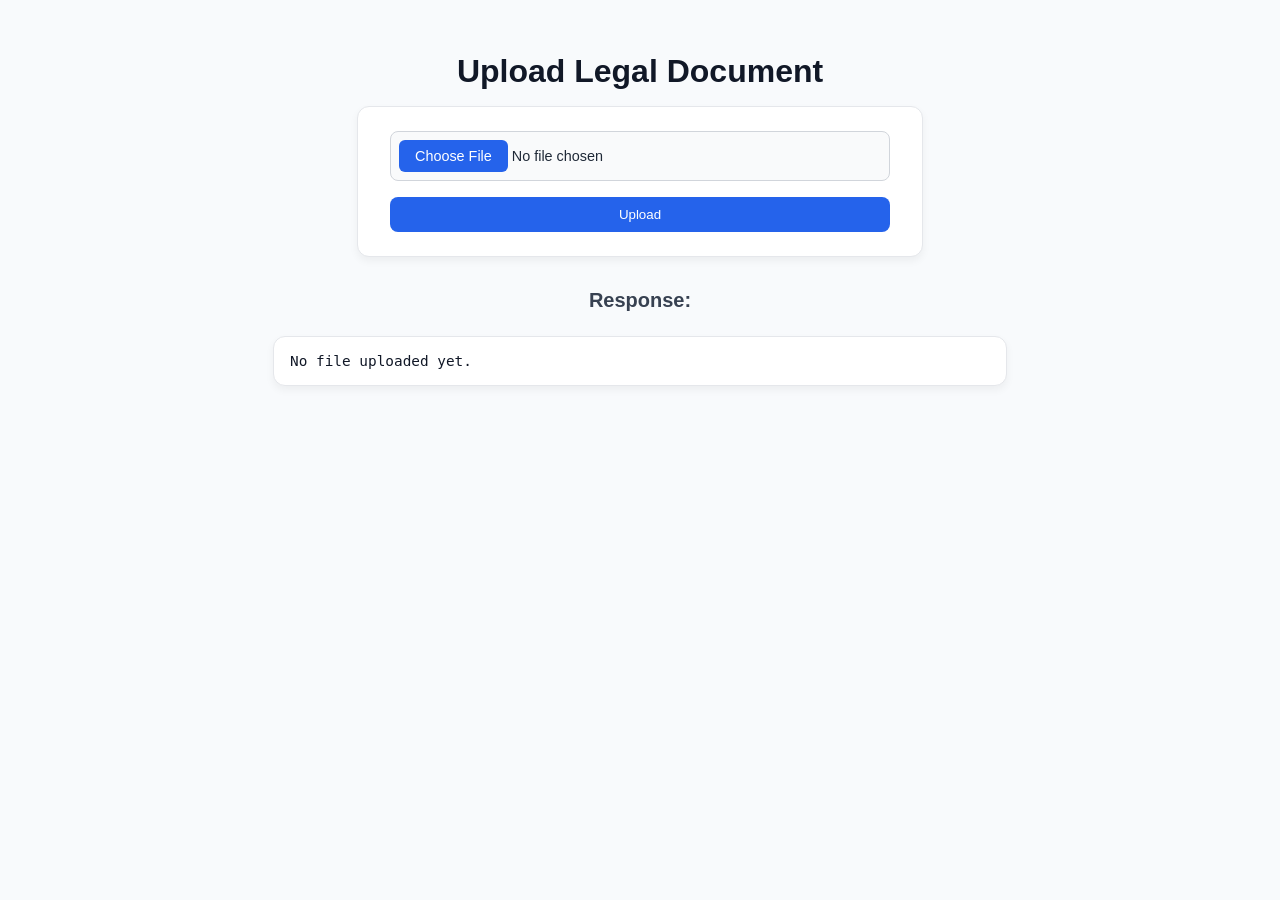
==== frontend/index.html @ 41993ef6 "reverted to legacy" ====
<!DOCTYPE html>
<html>
  <head>
    <meta charset="UTF-8">
    <title>Contract Analyzer</title>
    <link rel="stylesheet" href="style.css">
  </head>
  <body>
    <h1>Upload Legal Document</h1>

    <form id="uploadForm">
      <input type="file" id="fileInput" name="file" accept=".pdf,.docx,.txt" required>
      <button type="submit">Upload</button>
    </form>

    <h2>Response:</h2>
    <pre id="responseBox">No file uploaded yet.</pre>

    <script src="app.js"></script>
  </body>
</html>
---- frontend/style.css ----
/* Global styles */
body {
  font-family: "Inter", "Segoe UI", Roboto, sans-serif;
  background: #f8fafc;
  margin: 0;
  padding: 2rem;
  color: #1f2937;
  display: flex;
  flex-direction: column;
  align-items: center;
}

/* Headings */
h1 {
  font-size: 2rem;
  color: #111827;
  margin-bottom: 1rem;
}

h2 {
  font-size: 1.25rem;
  color: #374151;
  margin-top: 2rem;
  margin-bottom: 0.5rem;
}

/* Upload form */
form {
  background: #ffffff;
  border: 1px solid #e5e7eb;
  border-radius: 12px;
  padding: 1.5rem 2rem;
  box-shadow: 0 4px 8px rgba(0,0,0,0.05);
  display: flex;
  flex-direction: column;
  gap: 1rem;
  width: 100%;
  max-width: 500px;
}

/* File input */
input[type="file"] {
  border: 1px solid #d1d5db;
  border-radius: 8px;
  padding: 0.5rem;
  font-size: 0.9rem;
  background: #f9fafb;
  cursor: pointer;
}

input[type="file"]::-webkit-file-upload-button {
  background: #2563eb;
  color: white;
  border: none;
  padding: 0.5rem 1rem;
  border-radius: 6px;
  cursor: pointer;
  transition: background 0.2s;
}

input[type="file"]::-webkit-file-upload-button:hover {
  background: #1d4ed8;
}

/* Button */
button {
  background: #2563eb;
  color: white;
  font-weight: 500;
  border: none;
  border-radius: 8px;
  padding: 0.6rem 1rem;
  cursor: pointer;
  transition: background 0.2s, transform 0.1s;
}

button:hover {
  background: #1d4ed8;
  transform: translateY(-1px);
}

/* Response box */
#responseBox {
  background: #ffffff;
  border: 1px solid #e5e7eb;
  border-radius: 12px;
  padding: 1rem;
  margin-top: 1rem;
  text-align: left;
  white-space: pre-wrap;
  word-wrap: break-word;
  box-shadow: 0 4px 8px rgba(0,0,0,0.05);
  width: 100%;
  max-width: 700px;
  font-size: 0.9rem;
  color: #111827;
  overflow-x: auto;
}
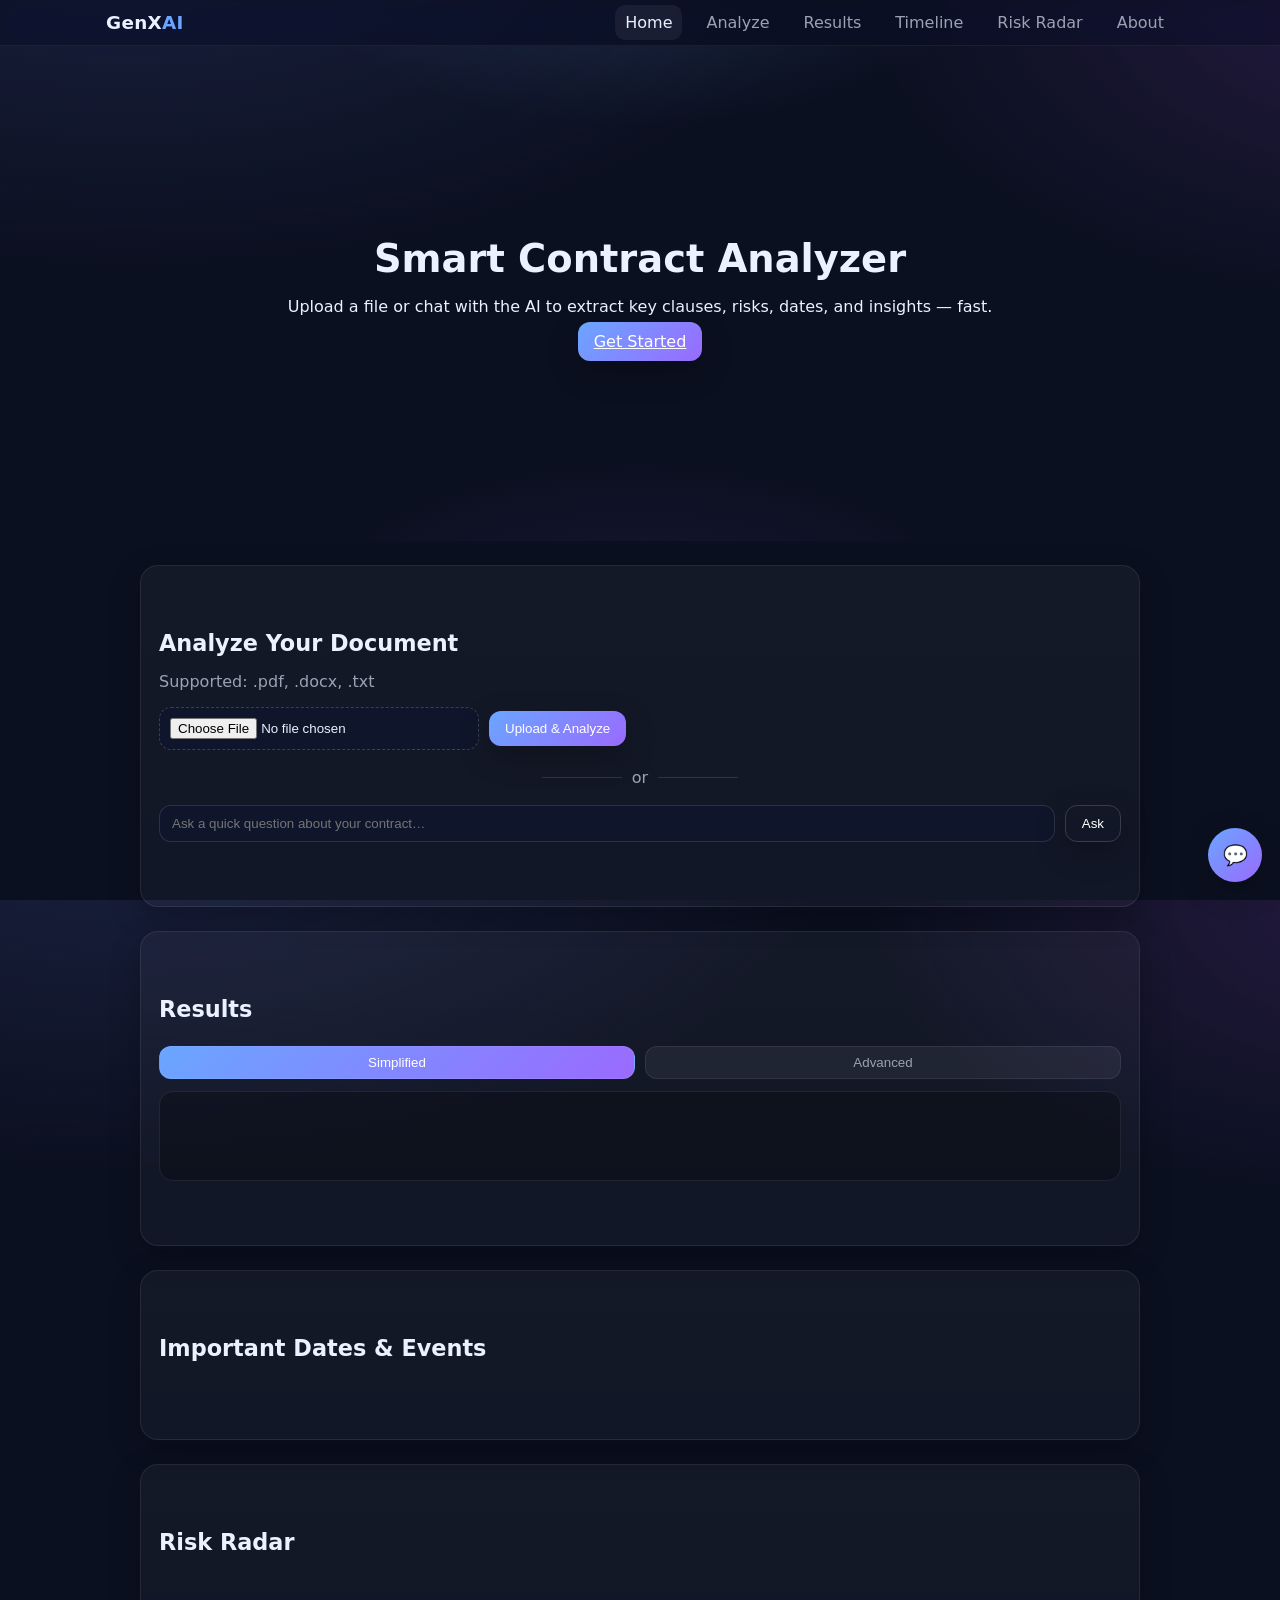
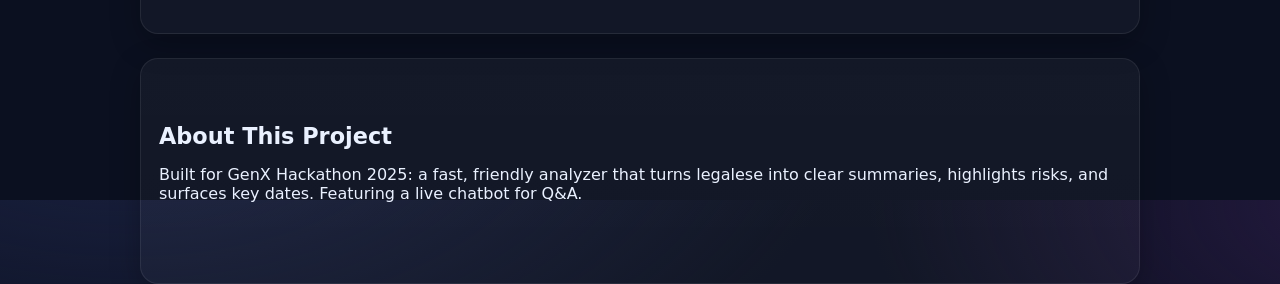
==== commit 708c5f59: "implemented UI v.1.0" ====
--- a/frontend/index.html
+++ b/frontend/index.html
@@ -1,21 +1,106 @@
 <!DOCTYPE html>
-<html>
-  <head>
-    <meta charset="UTF-8">
-    <title>Contract Analyzer</title>
-    <link rel="stylesheet" href="style.css">
-  </head>
-  <body>
-    <h1>Upload Legal Document</h1>
+<html lang="en">
+<head>
+  <meta charset="UTF-8" />
+  <meta name="viewport" content="width=device-width, initial-scale=1.0"/>
+  <title>GenX Hackathon — Smart Contract Analyzer</title>
+  <link rel="stylesheet" href="style.css"/>
+</head>
+<body>
+  <!-- NAV -->
+  <nav class="navbar" id="navbar">
+    <div class="nav-inner">
+      <a href="#home" class="brand">GenX<span>AI</span></a>
+      <button class="nav-toggle" id="navToggle" aria-label="Toggle navigation">☰</button>
+      <ul class="nav-links" id="navLinks">
+        <li><a href="#home" class="nav-link active">Home</a></li>
+        <li><a href="#analyze" class="nav-link">Analyze</a></li>
+        <li><a href="#results" class="nav-link">Results</a></li>
+        <li><a href="#timeline" class="nav-link">Timeline</a></li>
+        <li><a href="#risks" class="nav-link">Risk Radar</a></li>
+        <li><a href="#about" class="nav-link">About</a></li>
+      </ul>
+    </div>
+  </nav>
 
-    <form id="uploadForm">
-      <input type="file" id="fileInput" name="file" accept=".pdf,.docx,.txt" required>
-      <button type="submit">Upload</button>
+  <!-- HOME -->
+  <header id="home" class="hero section">
+    <div class="hero-content">
+      <h1>Smart Contract Analyzer</h1>
+      <p>Upload a file or chat with the AI to extract key clauses, risks, dates, and insights — fast.</p>
+      <a href="#analyze" class="btn primary">Get Started</a>
+    </div>
+  </header>
+
+  <!-- ANALYZE -->
+  <section id="analyze" class="section card">
+    <h2>Analyze Your Document</h2>
+    <p class="muted">Supported: .pdf, .docx, .txt</p>
+    <div class="upload-row">
+      <input type="file" id="fileInput" accept=".pdf,.docx,.txt" />
+      <button id="uploadBtn" class="btn">Upload & Analyze</button>
+    </div>
+    <div id="uploadStatus" class="status"></div>
+
+    <div class="or-divider"><span>or</span></div>
+
+    <div class="ask-row">
+      <input type="text" id="quickQuestion" placeholder="Ask a quick question about your contract…" />
+      <button id="askBtn" class="btn ghost">Ask</button>
+    </div>
+  </section>
+
+  <!-- RESULTS -->
+  <section id="results" class="section card">
+    <div class="flex-header">
+      <h2>Results</h2>
+      <div class="pill" id="fileBadge" hidden>no file</div>
+    </div>
+    <div class="tabs">
+      <button class="tab-btn active" data-tab="simple">Simplified</button>
+      <button class="tab-btn" data-tab="advanced">Advanced</button>
+    </div>
+    <div id="simple" class="tab-content active"></div>
+    <div id="advanced" class="tab-content"></div>
+  </section>
+
+  <!-- TIMELINE -->
+  <section id="timeline" class="section card">
+    <h2>Important Dates & Events</h2>
+    <ul id="timelineList" class="timeline"></ul>
+  </section>
+
+  <!-- RISK RADAR -->
+  <section id="risks" class="section card">
+    <h2>Risk Radar</h2>
+    <ul id="riskList" class="risk-grid"></ul>
+  </section>
+
+  <!-- ABOUT -->
+  <section id="about" class="section card">
+    <h2>About This Project</h2>
+    <p>
+      Built for GenX Hackathon 2025: a fast, friendly analyzer that turns legalese into
+      clear summaries, highlights risks, and surfaces key dates. Featuring a live chatbot for Q&A.
+    </p>
+  </section>
+
+  <!-- CHATBOT -->
+  <button id="chatToggle" class="chat-toggle" aria-label="Open chat">💬</button>
+  <aside id="chatPanel" class="chat-panel" aria-live="polite" aria-modal="true">
+    <div class="chat-header">
+      <h3>Assistant</h3>
+      <button id="chatClose" class="icon-btn" aria-label="Close chat">✕</button>
+    </div>
+    <div id="chatMessages" class="chat-messages">
+      <div class="msg bot">Hi! Upload a file or ask me anything about your contract.</div>
+    </div>
+    <form id="chatForm" class="chat-input" autocomplete="off">
+      <input id="chatText" type="text" placeholder="Type your message…" required />
+      <button class="btn primary" id="chatSend" type="submit">Send</button>
     </form>
+  </aside>
 
-    <h2>Response:</h2>
-    <pre id="responseBox">No file uploaded yet.</pre>
-
-    <script src="app.js"></script>
-  </body>
+  <script src="app.js"></script>
+</body>
 </html>
--- a/frontend/style.css
+++ b/frontend/style.css
@@ -1,98 +1,183 @@
-/* Global styles */
-body {
-  font-family: "Inter", "Segoe UI", Roboto, sans-serif;
-  background: #f8fafc;
-  margin: 0;
-  padding: 2rem;
-  color: #1f2937;
-  display: flex;
-  flex-direction: column;
-  align-items: center;
+:root{
+  --bg:#0b1020;
+  --card:#0f152b;
+  --muted:#9aa3b2;
+  --text:#eaf1ff;
+  --brand:#6aa6ff;
+  --brand-2:#9a6aff;
+  --ok:#32d296;
+  --warn:#ffd166;
+  --danger:#ff6b6b;
+  --shadow:0 10px 30px rgba(0,0,0,.25);
 }
 
-/* Headings */
-h1 {
-  font-size: 2rem;
-  color: #111827;
-  margin-bottom: 1rem;
+/* Reset-ish */
+*{box-sizing:border-box}
+html,body{height:100%}
+body{
+  margin:0;
+  font-family: ui-sans-serif, system-ui, -apple-system, Segoe UI, Roboto, Inter, Arial, sans-serif;
+  color:var(--text);
+  background: radial-gradient(1200px 600px at 10% -10%, #1a2140 0%, transparent 60%),
+              radial-gradient(900px 500px at 110% 0%, #251a40 0%, transparent 60%),
+              var(--bg);
 }
 
-h2 {
-  font-size: 1.25rem;
-  color: #374151;
-  margin-top: 2rem;
-  margin-bottom: 0.5rem;
+/* Navbar */
+.navbar{
+  position:sticky; top:0; z-index:50;
+  backdrop-filter:saturate(160%) blur(10px);
+  background:rgba(12,16,34,.6);
+  border-bottom:1px solid rgba(255,255,255,.06);
+}
+.nav-inner{
+  max-width:1100px; margin:auto; padding:12px 16px;
+  display:flex; align-items:center; justify-content:space-between;
+}
+.brand{
+  color:var(--text); font-weight:800; text-decoration:none; letter-spacing:.3px; font-size:1.15rem;
+}
+.brand span{ color:var(--brand) }
+.nav-links{
+  list-style:none; display:flex; gap:14px; margin:0; padding:0;
+}
+.nav-link{
+  color:var(--muted); text-decoration:none; padding:8px 10px; border-radius:10px;
+}
+.nav-link:hover,.nav-link.active{ color:var(--text); background:rgba(255,255,255,.06) }
+.nav-toggle{ display:none; background:transparent; color:var(--text); font-size:1.25rem; border:none }
+
+/* Hero */
+.section{ padding:64px 18px }
+.hero{
+  display:grid; place-items:center; text-align:center;
+  min-height:55vh; position:relative; overflow:hidden;
+}
+.hero::after{
+  content:""; position:absolute; inset:-20%;
+  background: radial-gradient(600px 300px at 50% 0%, rgba(106,166,255,.15), transparent 60%),
+              radial-gradient(600px 300px at 50% 100%, rgba(154,106,255,.1), transparent 60%);
+  pointer-events:none;
+}
+.hero .hero-content{ max-width:900px }
+h1{ font-size:clamp(1.8rem, 3vw, 3rem); margin:0 0 12px }
+h2{ font-size:1.4rem; margin:0 0 14px }
+.muted{ color:var(--muted) }
+.center{ text-align:center }
+
+.btn{
+  background:linear-gradient(135deg, var(--brand), var(--brand-2));
+  color:#fff; border:none; padding:10px 16px; border-radius:12px; cursor:pointer;
+  box-shadow:var(--shadow); transition:transform .08s ease;
+}
+.btn:hover{ transform:translateY(-1px) }
+.btn.ghost{
+  background:transparent; border:1px solid rgba(255,255,255,.16);
 }
 
-/* Upload form */
-form {
-  background: #ffffff;
-  border: 1px solid #e5e7eb;
-  border-radius: 12px;
-  padding: 1.5rem 2rem;
-  box-shadow: 0 4px 8px rgba(0,0,0,0.05);
-  display: flex;
-  flex-direction: column;
-  gap: 1rem;
-  width: 100%;
-  max-width: 500px;
+.card{
+  max-width:1000px; margin:24px auto;
+  background:linear-gradient(180deg, rgba(255,255,255,.04), rgba(255,255,255,.03));
+  border:1px solid rgba(255,255,255,.08);
+  border-radius:18px; box-shadow:var(--shadow);
 }
 
-/* File input */
-input[type="file"] {
-  border: 1px solid #d1d5db;
-  border-radius: 8px;
-  padding: 0.5rem;
-  font-size: 0.9rem;
-  background: #f9fafb;
-  cursor: pointer;
+/* Analyze */
+.upload-row{ display:flex; gap:10px; flex-wrap:wrap; align-items:center }
+.upload-row input[type="file"]{
+  background:var(--card); color:var(--text); border:1px dashed rgba(255,255,255,.18);
+  padding:10px; border-radius:12px; width:320px; max-width:100%;
+}
+.status{ margin-top:10px; color:var(--muted) }
+.or-divider{ display:flex; align-items:center; justify-content:center; gap:10px; margin:18px 0; color:var(--muted) }
+.or-divider::before,.or-divider::after{
+  content:""; height:1px; width:80px; background:rgba(255,255,255,.12);
+}
+.ask-row{ display:flex; gap:10px; flex-wrap:wrap }
+.ask-row input{
+  flex:1; min-width:260px; background:var(--card); color:var(--text);
+  border:1px solid rgba(255,255,255,.12); border-radius:12px; padding:10px 12px;
 }
 
-input[type="file"]::-webkit-file-upload-button {
-  background: #2563eb;
-  color: white;
-  border: none;
-  padding: 0.5rem 1rem;
-  border-radius: 6px;
-  cursor: pointer;
-  transition: background 0.2s;
+/* Results */
+.flex-header{ display:flex; align-items:center; justify-content:space-between; gap:10px }
+.pill{
+  padding:6px 10px; border-radius:999px; background:rgba(255,255,255,.08);
+  color:var(--muted); font-size:.9rem;
+}
+.tabs{ display:flex; gap:10px; margin:10px 0 12px }
+.tab-btn{
+  flex:1; background:rgba(255,255,255,.06); border:1px solid rgba(255,255,255,.08);
+  color:var(--muted); padding:8px 10px; border-radius:12px; cursor:pointer;
+}
+.tab-btn.active{ background:linear-gradient(135deg, var(--brand), var(--brand-2)); color:#fff }
+.tab-content{
+  display:none; background:rgba(0,0,0,.25); border:1px solid rgba(255,255,255,.08);
+  border-radius:14px; padding:14px; min-height:90px; white-space:pre-wrap; line-height:1.5;
+}
+.tab-content.active{ display:block }
+
+/* Timeline */
+.timeline{ list-style:none; padding:0; margin:0; display:grid; gap:10px }
+.timeline li{
+  background:rgba(255,255,255,.04); border-left:4px solid var(--brand);
+  padding:10px 12px; border-radius:10px; color:var(--text);
 }
 
-input[type="file"]::-webkit-file-upload-button:hover {
-  background: #1d4ed8;
+/* Risks */
+.risk-grid{ list-style:none; padding:0; margin:0; display:grid; gap:12px;
+  grid-template-columns:repeat(auto-fit,minmax(200px,1fr)); }
+.risk-grid li{
+  background:rgba(255,255,255,.04); border-left:4px solid var(--danger);
+  padding:12px; border-radius:12px;
 }
 
-/* Button */
-button {
-  background: #2563eb;
-  color: white;
-  font-weight: 500;
-  border: none;
-  border-radius: 8px;
-  padding: 0.6rem 1rem;
-  cursor: pointer;
-  transition: background 0.2s, transform 0.1s;
+/* Footer */
+footer{ opacity:.8 }
+
+/* Chatbot */
+.chat-toggle{
+  position:fixed; right:18px; bottom:18px; z-index:60;
+  width:54px; height:54px; border-radius:999px; border:none; cursor:pointer;
+  box-shadow:var(--shadow);
+  background:linear-gradient(135deg, var(--brand), var(--brand-2)); color:#fff; font-size:20px;
+}
+.chat-panel{
+  position:fixed; right:18px; bottom:84px; width:360px; max-width:92vw;
+  height:520px; background:rgba(13,18,40,.98);
+  border:1px solid rgba(255,255,255,.08); border-radius:16px; box-shadow:var(--shadow);
+  display:none; flex-direction:column; overflow:hidden; z-index:70;
+}
+.chat-panel.open{ display:flex; animation:pop .12s ease-out }
+@keyframes pop{ from{transform:translateY(8px); opacity:.6} to{transform:none; opacity:1} }
+.chat-header{
+  display:flex; align-items:center; justify-content:space-between; padding:10px 12px;
+  border-bottom:1px solid rgba(255,255,255,.08);
+}
+.icon-btn{ background:transparent; border:none; color:var(--text); font-size:18px; cursor:pointer }
+.chat-messages{
+  padding:12px; overflow:auto; display:flex; flex-direction:column; gap:10px; flex:1;
+}
+.msg{
+  padding:10px 12px; border-radius:12px; max-width:82%;
+  box-shadow:0 4px 14px rgba(0,0,0,.18); white-space:pre-wrap; line-height:1.45;
+}
+.msg.user{ margin-left:auto; background:linear-gradient(135deg, #3a7bd5, #3a6073); color:#fff }
+.msg.bot{ background:rgba(255,255,255,.06); border:1px solid rgba(255,255,255,.06) }
+.msg.thinking{ opacity:.75; font-style:italic }
+.chat-input{ display:flex; gap:8px; padding:10px; border-top:1px solid rgba(255,255,255,.08) }
+.chat-input input{
+  flex:1; background:var(--card); color:var(--text); border:1px solid rgba(255,255,255,.12);
+  border-radius:12px; padding:10px 12px;
 }
 
-button:hover {
-  background: #1d4ed8;
-  transform: translateY(-1px);
-}
-
-/* Response box */
-#responseBox {
-  background: #ffffff;
-  border: 1px solid #e5e7eb;
-  border-radius: 12px;
-  padding: 1rem;
-  margin-top: 1rem;
-  text-align: left;
-  white-space: pre-wrap;
-  word-wrap: break-word;
-  box-shadow: 0 4px 8px rgba(0,0,0,0.05);
-  width: 100%;
-  max-width: 700px;
-  font-size: 0.9rem;
-  color: #111827;
-  overflow-x: auto;
+/* Responsive nav */
+@media (max-width: 860px){
+  .nav-toggle{ display:block }
+  .nav-links{
+    position:absolute; right:12px; top:58px; background:rgba(12,16,34,.95);
+    border:1px solid rgba(255,255,255,.08); border-radius:14px; padding:10px; flex-direction:column;
+    display:none; min-width:200px;
+  }
+  .nav-links.open{ display:flex }
 }
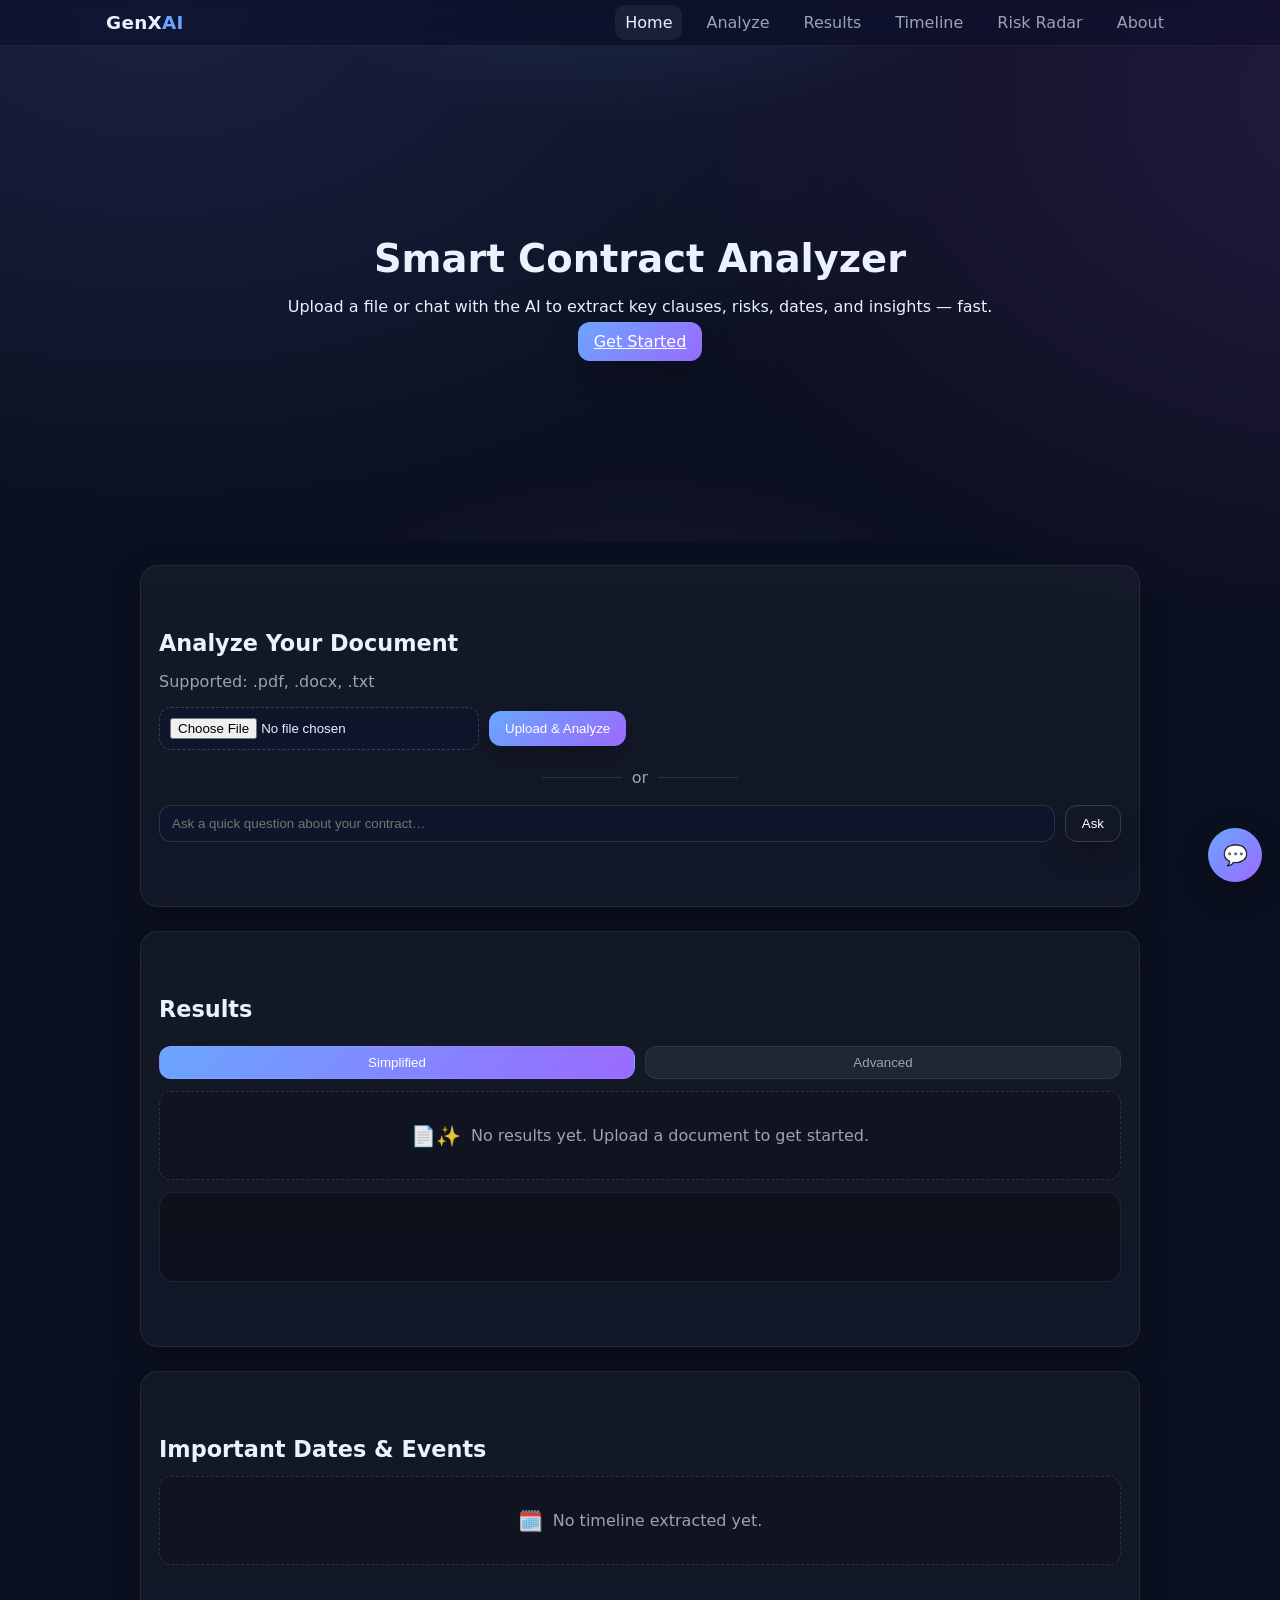
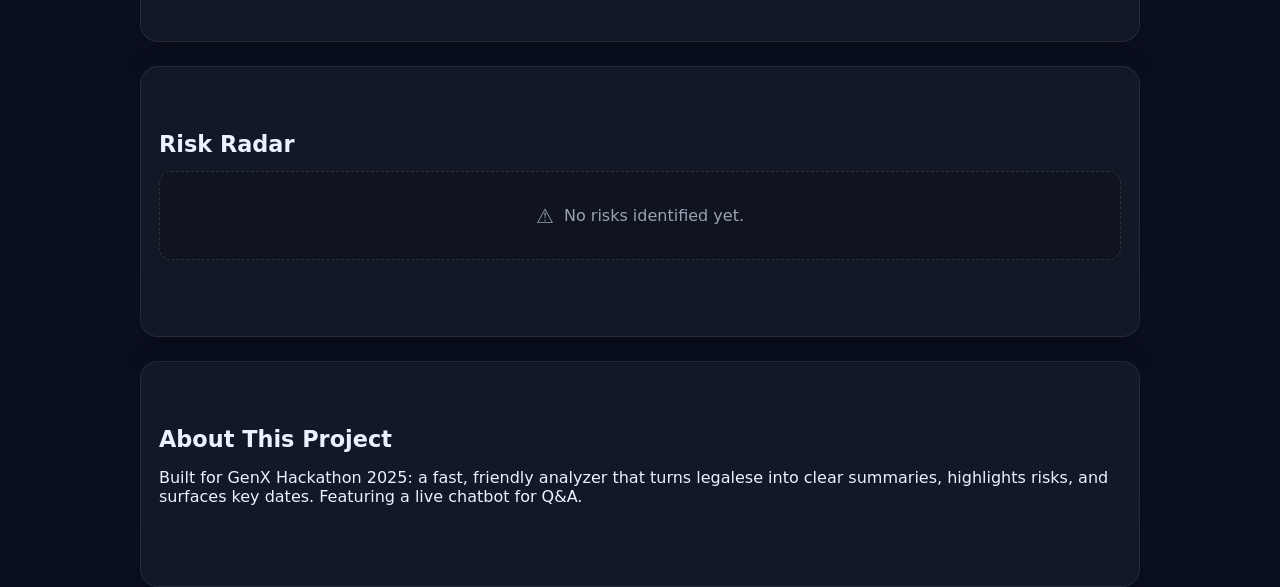
==== commit 3f9e5447: "Improved UI" ====
--- a/frontend/index.html
+++ b/frontend/index.html
@@ -7,13 +7,14 @@
   <link rel="stylesheet" href="style.css"/>
 </head>
 <body>
+  <a class="skip-link" href="#analyze">Skip to content</a>
   <!-- NAV -->
-  <nav class="navbar" id="navbar">
+  <nav class="navbar" id="navbar" role="navigation" aria-label="Primary">
     <div class="nav-inner">
       <a href="#home" class="brand">GenX<span>AI</span></a>
-      <button class="nav-toggle" id="navToggle" aria-label="Toggle navigation">☰</button>
+      <button class="nav-toggle" id="navToggle" aria-expanded="false" aria-controls="navLinks" aria-label="Toggle navigation">☰</button>
       <ul class="nav-links" id="navLinks">
-        <li><a href="#home" class="nav-link active">Home</a></li>
+        <li><a href="#home" class="nav-link active" aria-current="page">Home</a></li>
         <li><a href="#analyze" class="nav-link">Analyze</a></li>
         <li><a href="#results" class="nav-link">Results</a></li>
         <li><a href="#timeline" class="nav-link">Timeline</a></li>
@@ -23,81 +24,105 @@
     </div>
   </nav>
 
-  <!-- HOME -->
-  <header id="home" class="hero section">
-    <div class="hero-content">
-      <h1>Smart Contract Analyzer</h1>
-      <p>Upload a file or chat with the AI to extract key clauses, risks, dates, and insights — fast.</p>
-      <a href="#analyze" class="btn primary">Get Started</a>
-    </div>
-  </header>
+  <main id="main" tabindex="-1">
+    <!-- HOME -->
+    <header id="home" class="hero section">
+      <div class="hero-content">
+        <h1>Smart Contract Analyzer</h1>
+        <p>Upload a file or chat with the AI to extract key clauses, risks, dates, and insights — fast.</p>
+        <a href="#analyze" class="btn primary"><span class="btn-label">Get Started</span></a>
+      </div>
+    </header>
 
-  <!-- ANALYZE -->
-  <section id="analyze" class="section card">
-    <h2>Analyze Your Document</h2>
-    <p class="muted">Supported: .pdf, .docx, .txt</p>
-    <div class="upload-row">
-      <input type="file" id="fileInput" accept=".pdf,.docx,.txt" />
-      <button id="uploadBtn" class="btn">Upload & Analyze</button>
-    </div>
-    <div id="uploadStatus" class="status"></div>
+    <!-- ANALYZE -->
+    <section id="analyze" class="section card" aria-labelledby="analyze-title">
+      <h2 id="analyze-title">Analyze Your Document</h2>
+      <p class="muted">Supported: .pdf, .docx, .txt</p>
+      <div class="upload-row">
+        <label for="fileInput" class="visually-hidden">Choose a document to analyze</label>
+        <input type="file" id="fileInput" accept=".pdf,.docx,.txt" />
+        <button id="uploadBtn" class="btn" aria-live="polite" aria-busy="false">
+          <span class="spinner" aria-hidden="true"></span>
+          <span class="btn-label">Upload & Analyze</span>
+        </button>
+      </div>
+      <div id="uploadStatus" class="status" role="status" aria-live="polite"></div>
 
-    <div class="or-divider"><span>or</span></div>
+      <div class="or-divider" aria-hidden="true"><span>or</span></div>
 
-    <div class="ask-row">
-      <input type="text" id="quickQuestion" placeholder="Ask a quick question about your contract…" />
-      <button id="askBtn" class="btn ghost">Ask</button>
-    </div>
-  </section>
+      <div class="ask-row">
+        <label for="quickQuestion" class="visually-hidden">Quick question</label>
+        <input type="text" id="quickQuestion" placeholder="Ask a quick question about your contract…" />
+        <button id="askBtn" class="btn ghost"><span class="btn-label">Ask</span></button>
+      </div>
+    </section>
 
-  <!-- RESULTS -->
-  <section id="results" class="section card">
-    <div class="flex-header">
-      <h2>Results</h2>
-      <div class="pill" id="fileBadge" hidden>no file</div>
-    </div>
-    <div class="tabs">
-      <button class="tab-btn active" data-tab="simple">Simplified</button>
-      <button class="tab-btn" data-tab="advanced">Advanced</button>
-    </div>
-    <div id="simple" class="tab-content active"></div>
-    <div id="advanced" class="tab-content"></div>
-  </section>
+    <!-- RESULTS -->
+    <section id="results" class="section card" aria-labelledby="results-title">
+      <div class="flex-header">
+        <h2 id="results-title">Results</h2>
+        <div class="pill" id="fileBadge" hidden>no file</div>
+      </div>
+      <div class="tabs" role="tablist" aria-label="Result views">
+        <button class="tab-btn active" data-tab="simple" role="tab" aria-selected="true" aria-controls="simple">Simplified</button>
+        <button class="tab-btn" data-tab="advanced" role="tab" aria-selected="false" aria-controls="advanced">Advanced</button>
+      </div>
+      <div id="resultsEmpty" class="empty-state" role="status">
+        <div class="empty-icon" aria-hidden="true">📄✨</div>
+        <p>No results yet. Upload a document to get started.</p>
+      </div>
+      <div id="simple" class="tab-content active" role="tabpanel" tabindex="0"></div>
+      <div id="advanced" class="tab-content" role="tabpanel" tabindex="0"></div>
+    </section>
 
-  <!-- TIMELINE -->
-  <section id="timeline" class="section card">
-    <h2>Important Dates & Events</h2>
-    <ul id="timelineList" class="timeline"></ul>
-  </section>
+    <!-- TIMELINE -->
+    <section id="timeline" class="section card" aria-labelledby="timeline-title">
+      <h2 id="timeline-title">Important Dates & Events</h2>
+      <div id="timelineEmpty" class="empty-state" role="status">
+        <div class="empty-icon" aria-hidden="true">🗓️</div>
+        <p>No timeline extracted yet.</p>
+      </div>
+      <ul id="timelineList" class="timeline" aria-live="polite"></ul>
+    </section>
 
-  <!-- RISK RADAR -->
-  <section id="risks" class="section card">
-    <h2>Risk Radar</h2>
-    <ul id="riskList" class="risk-grid"></ul>
-  </section>
+    <!-- RISK RADAR -->
+    <section id="risks" class="section card" aria-labelledby="risks-title">
+      <h2 id="risks-title">Risk Radar</h2>
+      <div id="risksEmpty" class="empty-state" role="status">
+        <div class="empty-icon" aria-hidden="true">⚠️</div>
+        <p>No risks identified yet.</p>
+      </div>
+      <ul id="riskList" class="risk-grid" aria-live="polite"></ul>
+    </section>
 
-  <!-- ABOUT -->
-  <section id="about" class="section card">
-    <h2>About This Project</h2>
-    <p>
-      Built for GenX Hackathon 2025: a fast, friendly analyzer that turns legalese into
-      clear summaries, highlights risks, and surfaces key dates. Featuring a live chatbot for Q&A.
-    </p>
-  </section>
+    <!-- ABOUT -->
+    <section id="about" class="section card" aria-labelledby="about-title">
+      <h2 id="about-title">About This Project</h2>
+      <p>
+        Built for GenX Hackathon 2025: a fast, friendly analyzer that turns legalese into
+        clear summaries, highlights risks, and surfaces key dates. Featuring a live chatbot for Q&A.
+      </p>
+    </section>
+  </main>
 
   <!-- CHATBOT -->
-  <button id="chatToggle" class="chat-toggle" aria-label="Open chat">💬</button>
-  <aside id="chatPanel" class="chat-panel" aria-live="polite" aria-modal="true">
+  <button id="chatToggle" class="chat-toggle" aria-label="Open chat" aria-haspopup="dialog">💬</button>
+  <aside id="chatPanel" class="chat-panel" role="dialog" aria-modal="true" aria-labelledby="chatTitle" aria-describedby="chatDesc" aria-live="polite">
     <div class="chat-header">
-      <h3>Assistant</h3>
+      <h3 id="chatTitle">Assistant</h3>
       <button id="chatClose" class="icon-btn" aria-label="Close chat">✕</button>
     </div>
+    <p id="chatDesc" class="visually-hidden">Chat with the assistant about your contract. Press Escape to close.</p>
     <div id="chatMessages" class="chat-messages">
       <div class="msg bot">Hi! Upload a file or ask me anything about your contract.</div>
     </div>
     <form id="chatForm" class="chat-input" autocomplete="off">
+      <label for="chatText" class="visually-hidden">Type your message</label>
       <input id="chatText" type="text" placeholder="Type your message…" required />
-      <button class="btn primary" id="chatSend" type="submit">Send</button>
+      <button class="btn primary" id="chatSend" type="submit">
+        <span class="spinner" aria-hidden="true"></span>
+        <span class="btn-label">Send</span>
+      </button>
     </form>
   </aside>
 
--- a/frontend/style.css
+++ b/frontend/style.css
@@ -9,6 +9,7 @@
   --warn:#ffd166;
   --danger:#ff6b6b;
   --shadow:0 10px 30px rgba(0,0,0,.25);
+  --focus:#b2d4ff;
 }
 
 /* Reset-ish */
@@ -18,10 +19,20 @@
   margin:0;
   font-family: ui-sans-serif, system-ui, -apple-system, Segoe UI, Roboto, Inter, Arial, sans-serif;
   color:var(--text);
-  background: radial-gradient(1200px 600px at 10% -10%, #1a2140 0%, transparent 60%),
-              radial-gradient(900px 500px at 110% 0%, #251a40 0%, transparent 60%),
-              var(--bg);
-}
+  background:
+    radial-gradient(1400px 900px at 10% 0%, #1a2140 0%, transparent 60%),
+    radial-gradient(1400px 900px at 90% 10%, #251a40 0%, transparent 60%),
+    var(--bg);
+  background-repeat: no-repeat, no-repeat, no-repeat;
+  background-attachment: fixed, fixed, fixed;
+  background-size: 1600px 1000px, 1600px 1000px, auto;
+}
+
+/* Accessibility helpers */
+.visually-hidden{ position:absolute !important; width:1px; height:1px; padding:0; margin:-1px; overflow:hidden; clip:rect(0,0,0,0); white-space:nowrap; border:0 }
+.skip-link{ position:absolute; left:-9999px; top:auto; width:1px; height:1px; overflow:hidden }
+.skip-link:focus{ left:16px; top:12px; width:auto; height:auto; padding:8px 10px; background:#000; color:#fff; border-radius:8px }
+*:focus-visible{ outline:2px solid var(--focus); outline-offset:2px; border-radius:8px }
 
 /* Navbar */
 .navbar{
@@ -74,6 +85,11 @@
 .btn.ghost{
   background:transparent; border:1px solid rgba(255,255,255,.16);
 }
+.btn[disabled]{ opacity:.6; cursor:not-allowed }
+.btn .spinner{ display:none; width:14px; height:14px; border:2px solid rgba(255,255,255,.5); border-top-color:#fff; border-radius:50%; margin-right:8px; animation:spin 1s linear infinite }
+.btn.loading .spinner{ display:inline-block }
+.btn.loading .btn-label{ opacity:.9 }
+@keyframes spin{ to{ transform:rotate(360deg) } }
 
 .card{
   max-width:1000px; margin:24px auto;
@@ -82,6 +98,10 @@
   border-radius:18px; box-shadow:var(--shadow);
 }
 
+/* Empty state */
+.empty-state{ display:flex; align-items:center; justify-content:center; gap:10px; color:var(--muted); padding:18px; border:1px dashed rgba(255,255,255,.12); border-radius:12px; background:rgba(0,0,0,.15); margin-bottom:12px }
+.empty-icon{ font-size:20px; opacity:.9 }
+
 /* Analyze */
 .upload-row{ display:flex; gap:10px; flex-wrap:wrap; align-items:center }
 .upload-row input[type="file"]{
@@ -116,6 +136,11 @@
   border-radius:14px; padding:14px; min-height:90px; white-space:pre-wrap; line-height:1.5;
 }
 .tab-content.active{ display:block }
+
+/* Smooth fade for content areas */
+.tab-content, .timeline, .risk-grid{ transition:opacity .2s ease, transform .2s ease }
+.tab-content.enter, .timeline.enter, .risk-grid.enter{ opacity:0; transform:translateY(4px) }
+.tab-content.enter.active, .timeline.enter.ready, .risk-grid.enter.ready{ opacity:1; transform:none }
 
 /* Timeline */
 .timeline{ list-style:none; padding:0; margin:0; display:grid; gap:10px }
@@ -169,6 +194,11 @@
 .chat-input input{
   flex:1; background:var(--card); color:var(--text); border:1px solid rgba(255,255,255,.12);
   border-radius:12px; padding:10px 12px;
+}
+
+/* Reduce motion preference */
+@media (prefers-reduced-motion: reduce){
+  *{ animation-duration:.001ms !important; animation-iteration-count:1 !important; transition-duration:.001ms !important; scroll-behavior:auto !important }
 }
 
 /* Responsive nav */
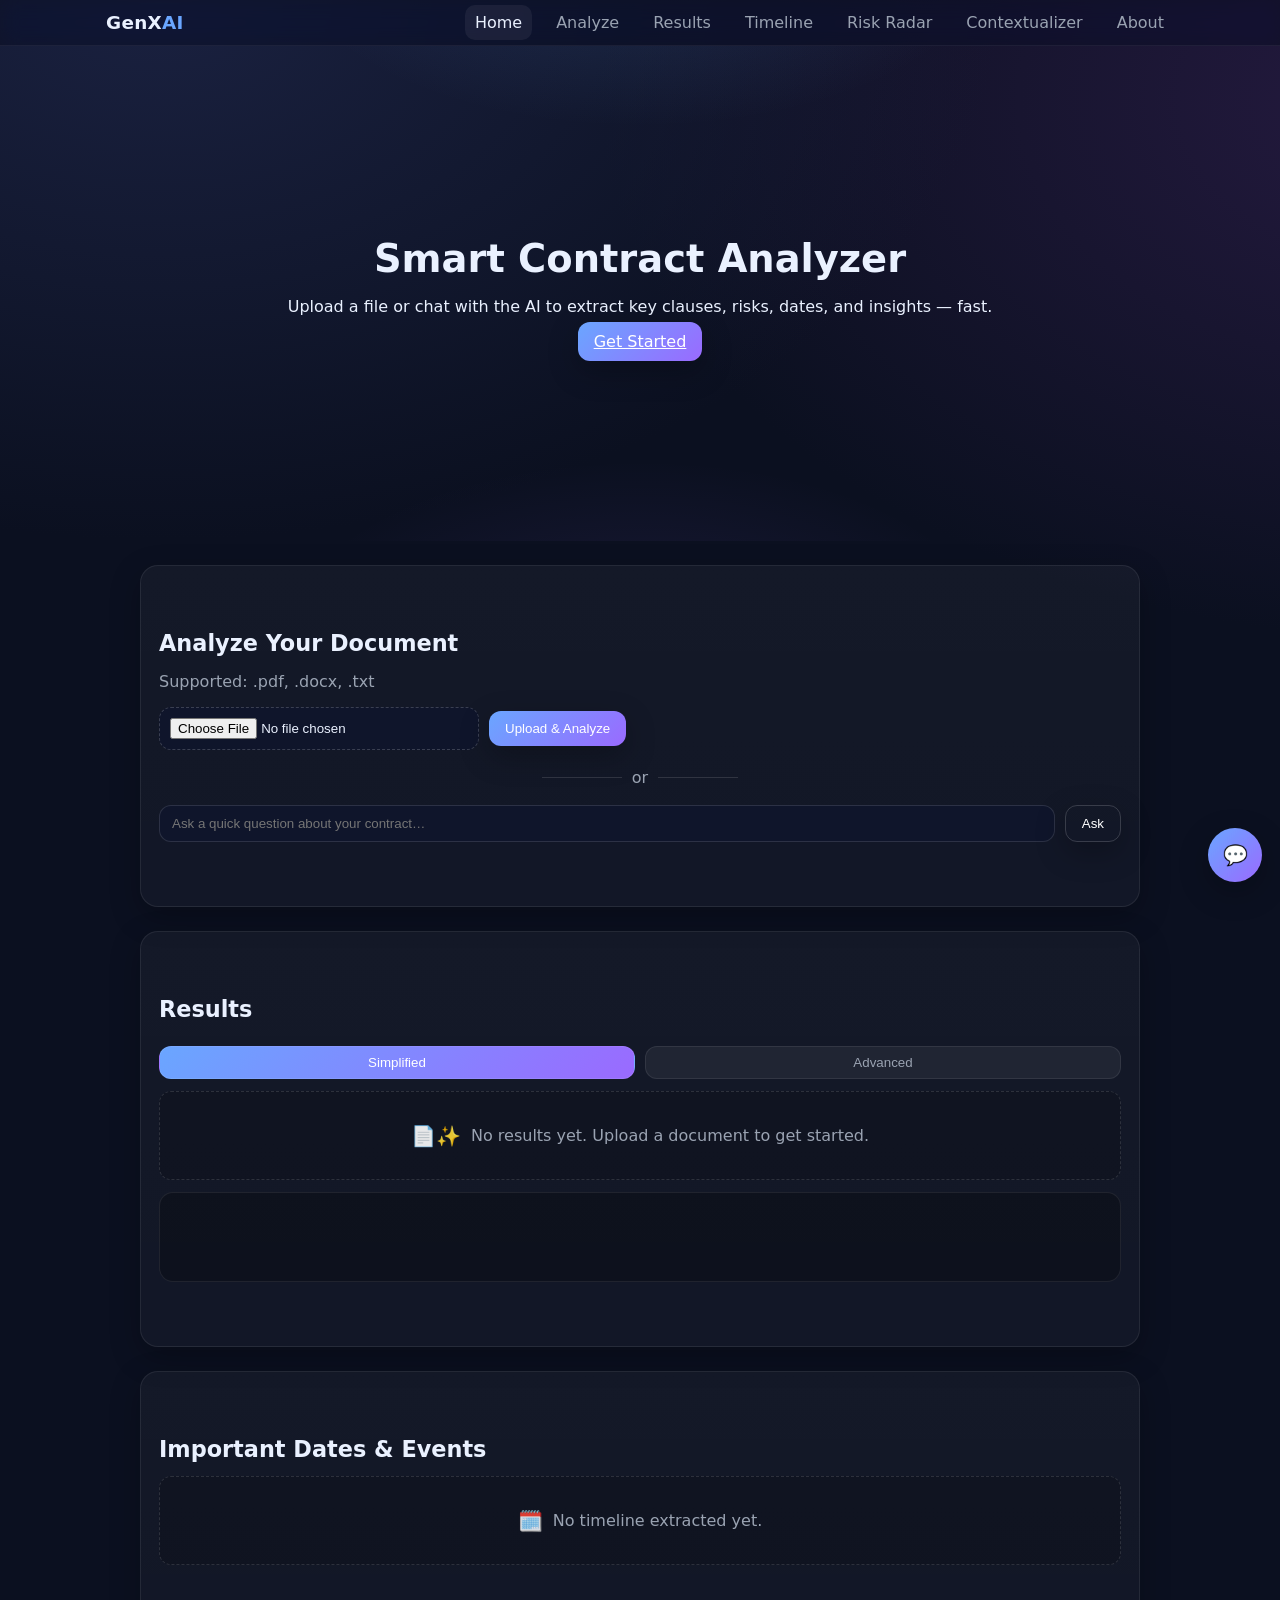
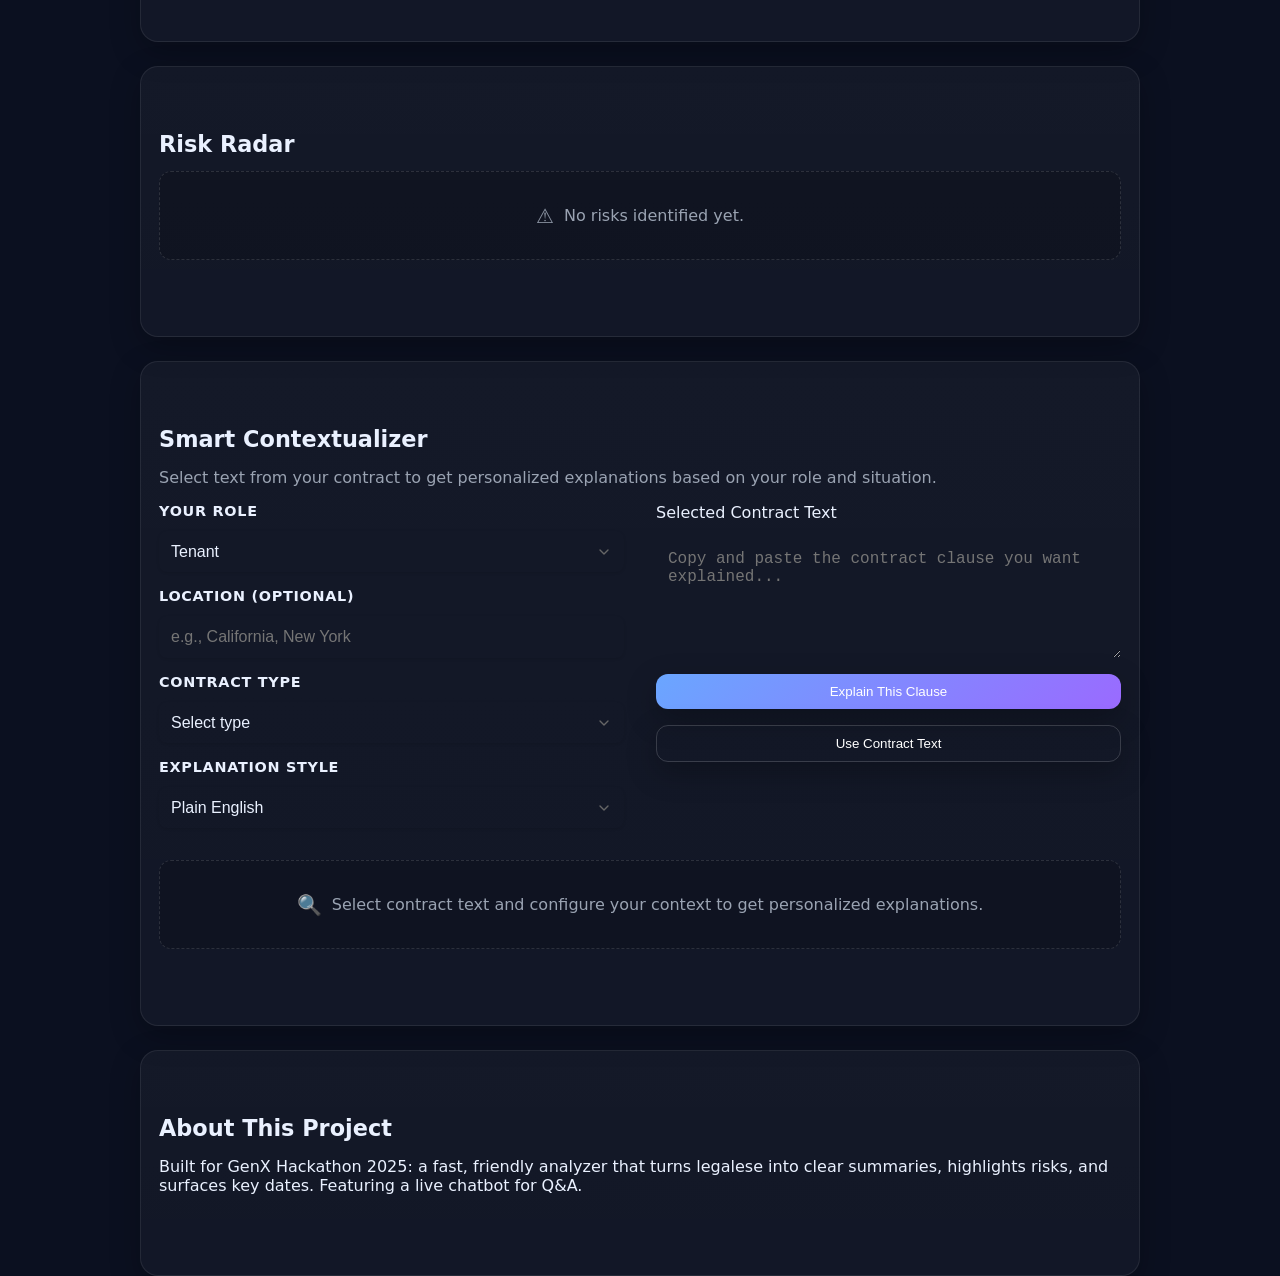
==== commit 80a37128: "Implemented Contextualizer" ====
--- a/frontend/index.html
+++ b/frontend/index.html
@@ -3,7 +3,9 @@
 <head>
   <meta charset="UTF-8" />
   <meta name="viewport" content="width=device-width, initial-scale=1.0"/>
-  <title>GenX Hackathon — Smart Contract Analyzer</title>
+  <title>Plain Speak AI</title>
+  <link rel="icon" type="image/png" href="logo.png" sizes="32x32">
+  <link rel="shortcut icon" href="logo.png" type="image/png">
   <link rel="stylesheet" href="style.css"/>
 </head>
 <body>
@@ -19,6 +21,7 @@
         <li><a href="#results" class="nav-link">Results</a></li>
         <li><a href="#timeline" class="nav-link">Timeline</a></li>
         <li><a href="#risks" class="nav-link">Risk Radar</a></li>
+        <li><a href="#contextualizer" class="nav-link">Contextualizer</a></li>
         <li><a href="#about" class="nav-link">About</a></li>
       </ul>
     </div>
@@ -93,6 +96,79 @@
         <p>No risks identified yet.</p>
       </div>
       <ul id="riskList" class="risk-grid" aria-live="polite"></ul>
+    </section>
+
+    <!-- CONTEXTUALIZER -->
+    <section id="contextualizer" class="section card" aria-labelledby="contextualizer-title">
+      <h2 id="contextualizer-title">Smart Contextualizer</h2>
+      <p class="muted">Select text from your contract to get personalized explanations based on your role and situation.</p>
+      
+      <div class="contextualizer-controls">
+        <div class="context-form">
+          <div class="form-row">
+            <label for="userRole">Your Role</label>
+            <select id="userRole">
+              <option value="tenant">Tenant</option>
+              <option value="landlord">Landlord</option>
+              <option value="employee">Employee</option>
+              <option value="employer">Employer</option>
+              <option value="customer">Customer</option>
+              <option value="vendor">Vendor</option>
+              <option value="reader">General Reader</option>
+            </select>
+          </div>
+          
+          <div class="form-row">
+            <label for="userLocation">Location (Optional)</label>
+            <input type="text" id="userLocation" placeholder="e.g., California, New York">
+          </div>
+          
+          <div class="form-row">
+            <label for="contractType">Contract Type</label>
+            <select id="contractType">
+              <option value="">Select type</option>
+              <option value="lease">Lease/Rental</option>
+              <option value="employment">Employment</option>
+              <option value="mortgage">Mortgage</option>
+              <option value="saas">SaaS/Software</option>
+              <option value="service">Service Agreement</option>
+              <option value="purchase">Purchase Agreement</option>
+            </select>
+          </div>
+          
+          <div class="form-row">
+            <label for="explanationTone">Explanation Style</label>
+            <select id="explanationTone">
+              <option value="plain">Plain English</option>
+              <option value="lawyer">Legal Detail</option>
+              <option value="exec">Executive Summary</option>
+            </select>
+          </div>
+        </div>
+        
+        <div class="text-selection">
+          <label for="selectedText">Selected Contract Text</label>
+          <textarea id="selectedText" placeholder="Copy and paste the contract clause you want explained..." rows="4"></textarea>
+          <button id="explainBtn" class="btn primary">
+            <span class="spinner" aria-hidden="true"></span>
+            <span class="btn-label">Explain This Clause</span>
+          </button>
+        </div>
+      </div>
+      
+      <div id="contextualizerEmpty" class="empty-state" role="status">
+        <div class="empty-icon" aria-hidden="true">🔍</div>
+        <p>Select contract text and configure your context to get personalized explanations.</p>
+      </div>
+      
+      <div id="contextualizerResult" class="contextualizer-result" style="display: none;">
+        <h3>Explanation</h3>
+        <div id="explanationText" class="explanation-content"></div>
+        <div id="usedHints" class="used-hints" style="display: none;">
+          <h4>Legal Context Used</h4>
+          <ul id="hintsList"></ul>
+        </div>
+      </div>
     </section>
 
     <!-- ABOUT -->
@@ -128,4 +204,4 @@
 
   <script src="app.js"></script>
 </body>
-</html>+</html>
--- a/frontend/style.css
+++ b/frontend/style.css
@@ -196,6 +196,185 @@
   border-radius:12px; padding:10px 12px;
 }
 
+/* Contextualizer Styles */
+.contextualizer-controls {
+  display: grid;
+  grid-template-columns: 1fr 1fr;
+  gap: 2rem;
+  margin-bottom: 2rem;
+}
+
+.context-form {
+  display: flex;
+  flex-direction: column;
+  gap: 1rem;
+}
+
+.form-row {
+  display: flex;
+  flex-direction: column;
+  gap: 0.5rem;
+  position: relative;
+}
+
+.form-row label {
+  font-weight: 600;
+  color: var(--text-primary);
+  margin-bottom: 0.25rem;
+  font-size: 0.9rem;
+  text-transform: uppercase;
+  letter-spacing: 0.05em;
+}
+
+.form-row select,
+.form-row input {
+  padding: 0.75rem;
+  border: 1px solid var(--border-color);
+  border-radius: 0.5rem;
+  background: var(--bg-primary);
+  color: var(--text-primary);
+  font-size: 1rem;
+  transition: all 0.2s ease;
+  cursor: pointer;
+  box-shadow: 0 1px 3px rgba(0, 0, 0, 0.1);
+}
+
+.form-row select {
+  background: var(--bg-primary);
+  background-image: url("data:image/svg+xml;charset=UTF-8,%3csvg xmlns='http://www.w3.org/2000/svg' viewBox='0 0 24 24' fill='none' stroke='%23666' stroke-width='2' stroke-linecap='round' stroke-linejoin='round'%3e%3cpolyline points='6,9 12,15 18,9'%3e%3c/polyline%3e%3c/svg%3e");
+  background-repeat: no-repeat;
+  background-position: right 0.75rem center;
+  background-size: 1rem;
+  padding-right: 2.5rem;
+  appearance: none;
+  -webkit-appearance: none;
+  -moz-appearance: none;
+}
+
+.form-row select:hover {
+  border-color: var(--accent-color);
+  background-color: var(--bg-secondary);
+  box-shadow: 0 2px 8px rgba(0, 0, 0, 0.15);
+  transform: translateY(-1px);
+}
+
+.form-row select:focus {
+  outline: none;
+  border-color: var(--accent-color);
+  box-shadow: 0 0 0 3px rgba(var(--accent-rgb), 0.1);
+  background-color: var(--bg-secondary);
+}
+
+.form-row select option {
+  background: var(--bg-primary);
+  color: var(--text-primary);
+  padding: 0.75rem;
+  border: none;
+  font-size: 1rem;
+}
+
+.form-row select option:hover {
+  background: var(--accent-color);
+  color: white;
+}
+
+.form-row select option:checked {
+  background: var(--accent-color);
+  color: white;
+}
+
+.form-row input:hover {
+  border-color: var(--accent-color);
+  box-shadow: 0 2px 8px rgba(0, 0, 0, 0.1);
+  transform: translateY(-1px);
+}
+
+.form-row input:focus {
+  outline: none;
+  border-color: var(--accent-color);
+  box-shadow: 0 0 0 3px rgba(var(--accent-rgb), 0.1);
+}
+
+.text-selection {
+  display: flex;
+  flex-direction: column;
+  gap: 1rem;
+}
+
+.text-selection textarea {
+  padding: 0.75rem;
+  border: 1px solid var(--border-color);
+  border-radius: 0.5rem;
+  background: var(--bg-primary);
+  color: var(--text-primary);
+  font-size: 1rem;
+  resize: vertical;
+  min-height: 120px;
+}
+
+.text-selection textarea:focus {
+  outline: none;
+  border-color: var(--accent-color);
+  box-shadow: 0 0 0 3px rgba(var(--accent-rgb), 0.1);
+}
+
+.contextualizer-result {
+  background: var(--bg-secondary);
+  border: 1px solid var(--border-color);
+  border-radius: 0.75rem;
+  padding: 1.5rem;
+  margin-top: 1rem;
+}
+
+.contextualizer-result h3 {
+  margin: 0 0 1rem 0;
+  color: var(--text-primary);
+}
+
+.explanation-content {
+  background: var(--bg-primary);
+  padding: 1rem;
+  border-radius: 0.5rem;
+  border-left: 4px solid var(--accent-color);
+  margin-bottom: 1rem;
+  line-height: 1.6;
+}
+
+.used-hints {
+  background: var(--bg-primary);
+  padding: 1rem;
+  border-radius: 0.5rem;
+  border: 1px solid var(--border-color);
+}
+
+.used-hints h4 {
+  margin: 0 0 0.75rem 0;
+  color: var(--text-secondary);
+  font-size: 0.9rem;
+  text-transform: uppercase;
+  letter-spacing: 0.05em;
+}
+
+.used-hints ul {
+  margin: 0;
+  padding-left: 1.25rem;
+}
+
+.used-hints li {
+  margin-bottom: 0.5rem;
+  color: var(--text-secondary);
+  font-size: 0.9rem;
+  line-height: 1.4;
+}
+
+/* Responsive design for contextualizer */
+@media (max-width: 768px) {
+  .contextualizer-controls {
+    grid-template-columns: 1fr;
+    gap: 1.5rem;
+  }
+}
+
 /* Reduce motion preference */
 @media (prefers-reduced-motion: reduce){
   *{ animation-duration:.001ms !important; animation-iteration-count:1 !important; transition-duration:.001ms !important; scroll-behavior:auto !important }
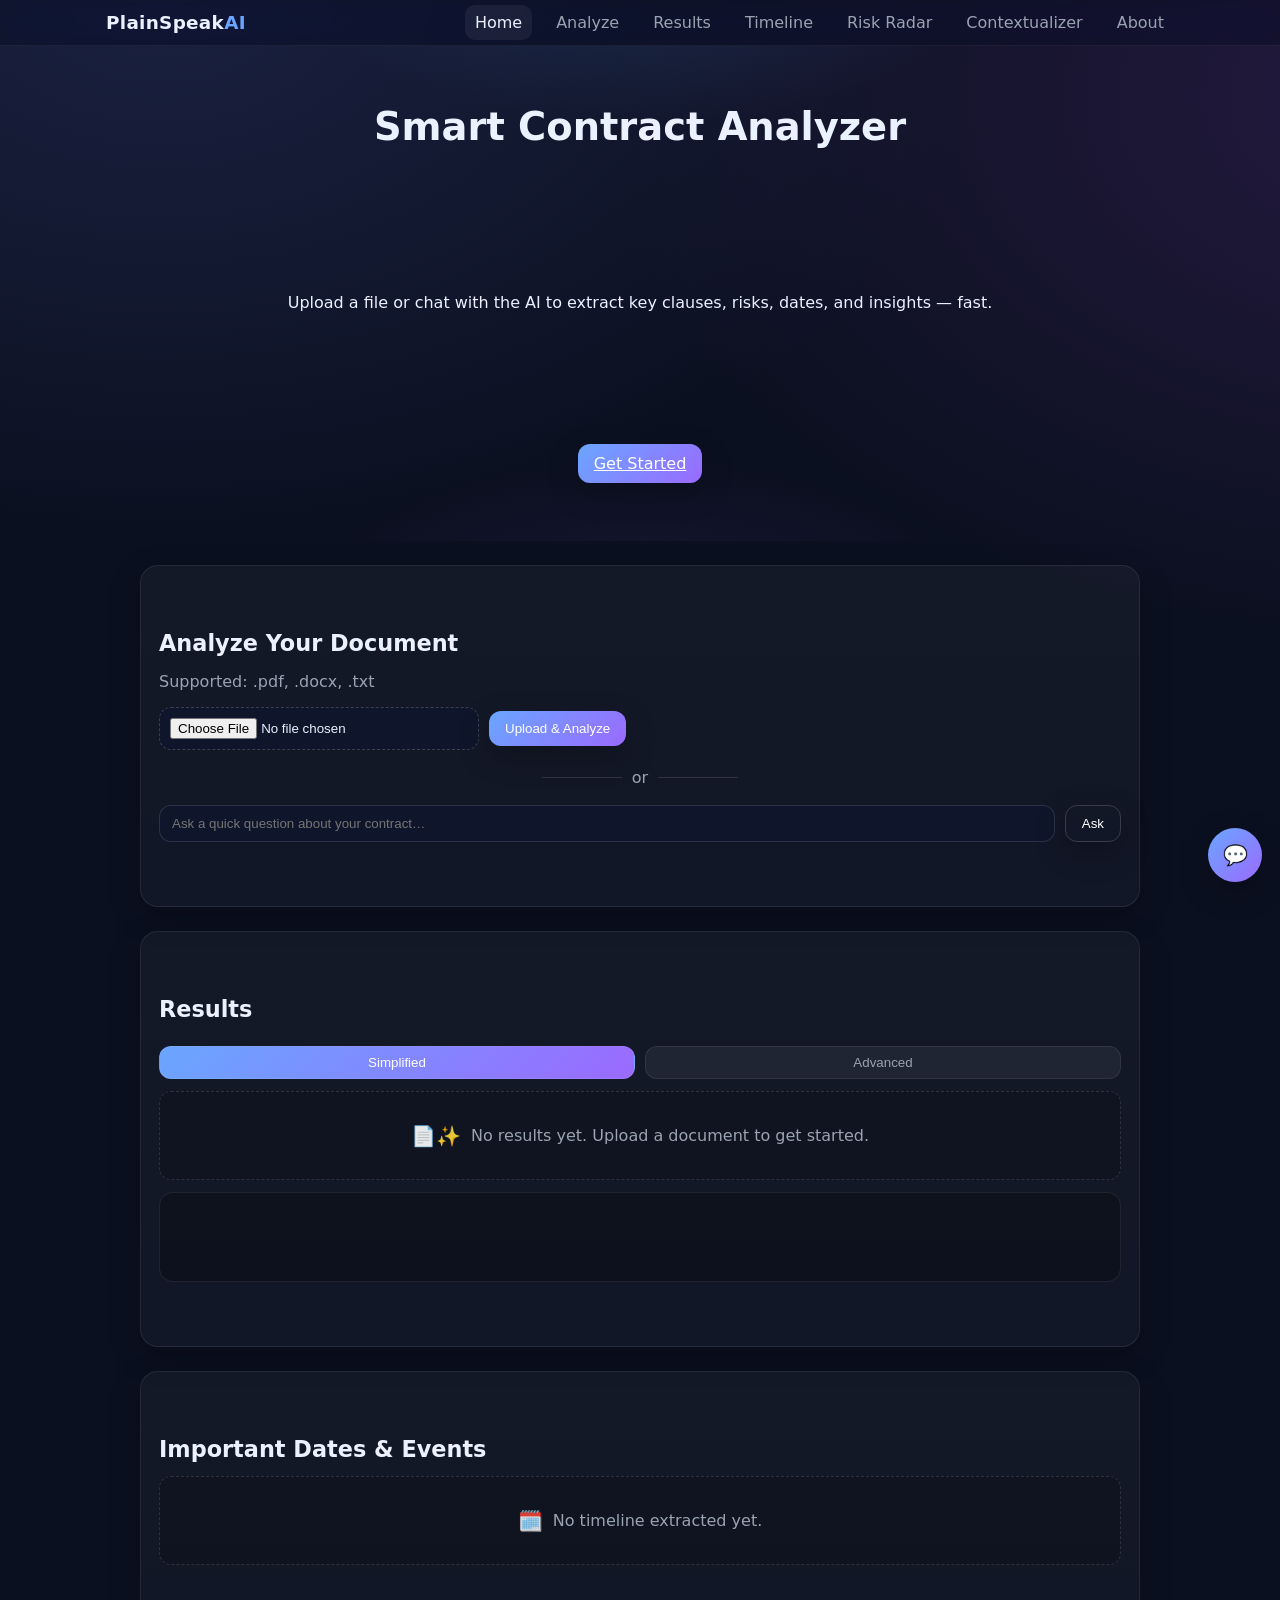
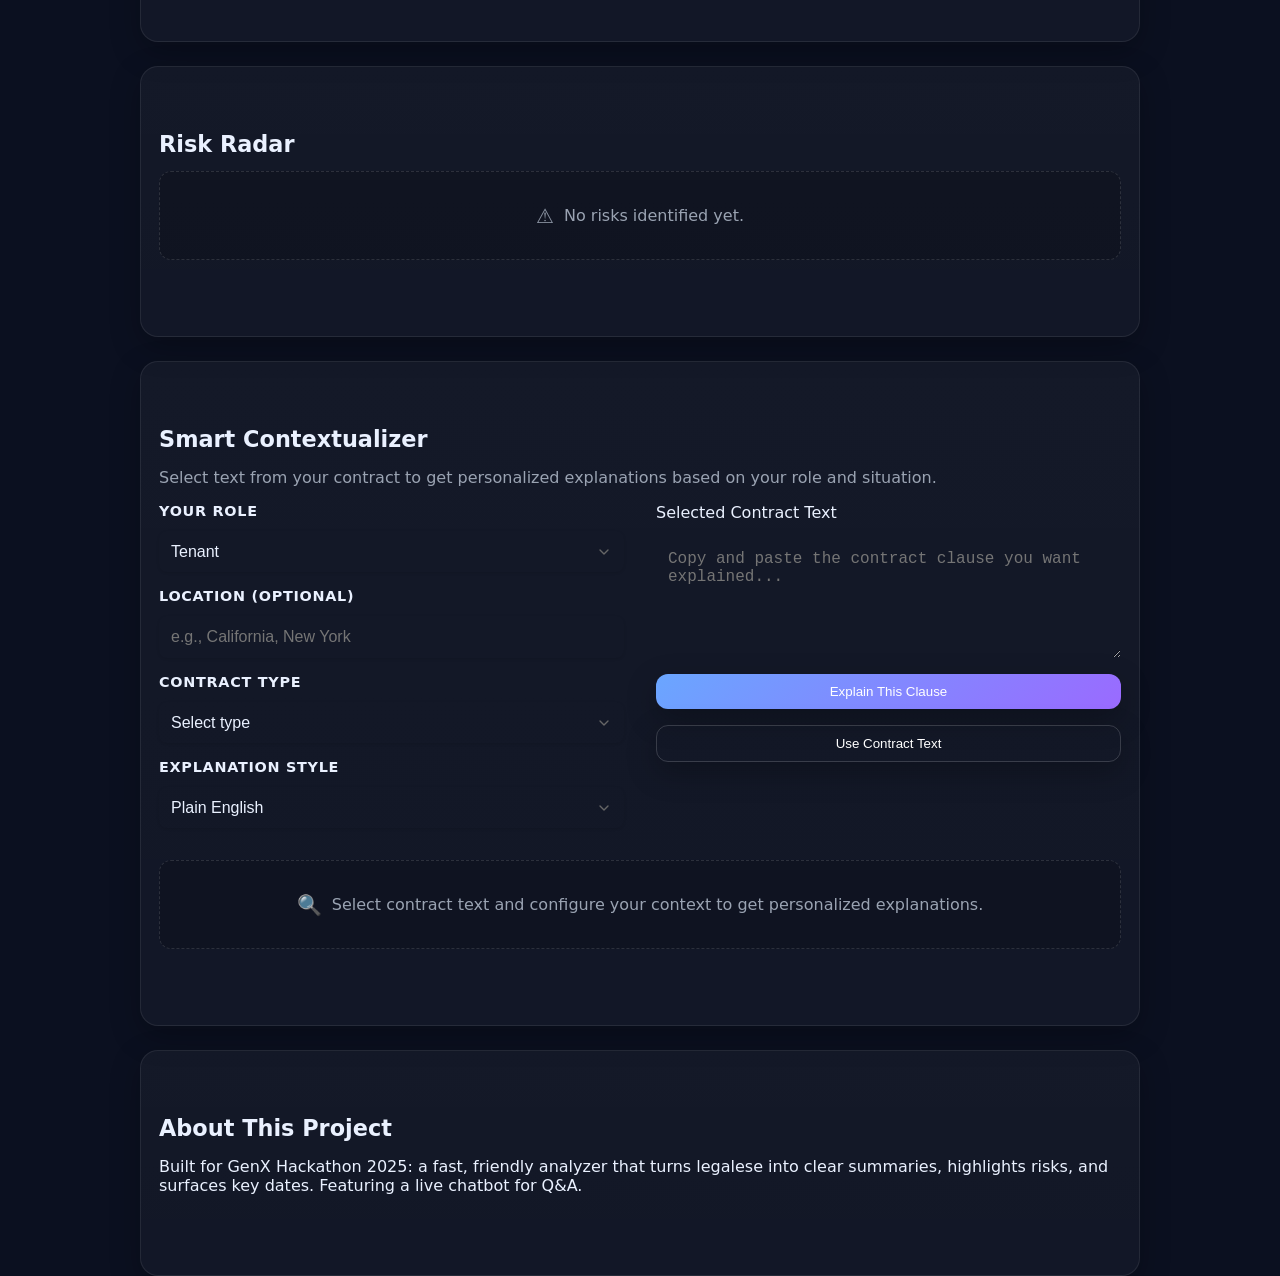
==== commit f29b9c05: "updated heading" ====
--- a/frontend/index.html
+++ b/frontend/index.html
@@ -13,7 +13,7 @@
   <!-- NAV -->
   <nav class="navbar" id="navbar" role="navigation" aria-label="Primary">
     <div class="nav-inner">
-      <a href="#home" class="brand">GenX<span>AI</span></a>
+      <a href="#home" class="brand">PlainSpeak<span>AI</span></a>
       <button class="nav-toggle" id="navToggle" aria-expanded="false" aria-controls="navLinks" aria-label="Toggle navigation">☰</button>
       <ul class="nav-links" id="navLinks">
         <li><a href="#home" class="nav-link active" aria-current="page">Home</a></li>
@@ -29,7 +29,7 @@
 
   <main id="main" tabindex="-1">
     <!-- HOME -->
-    <header id="home" class="hero section">
+    <header id="home" class="hero sect>
       <div class="hero-content">
         <h1>Smart Contract Analyzer</h1>
         <p>Upload a file or chat with the AI to extract key clauses, risks, dates, and insights — fast.</p>
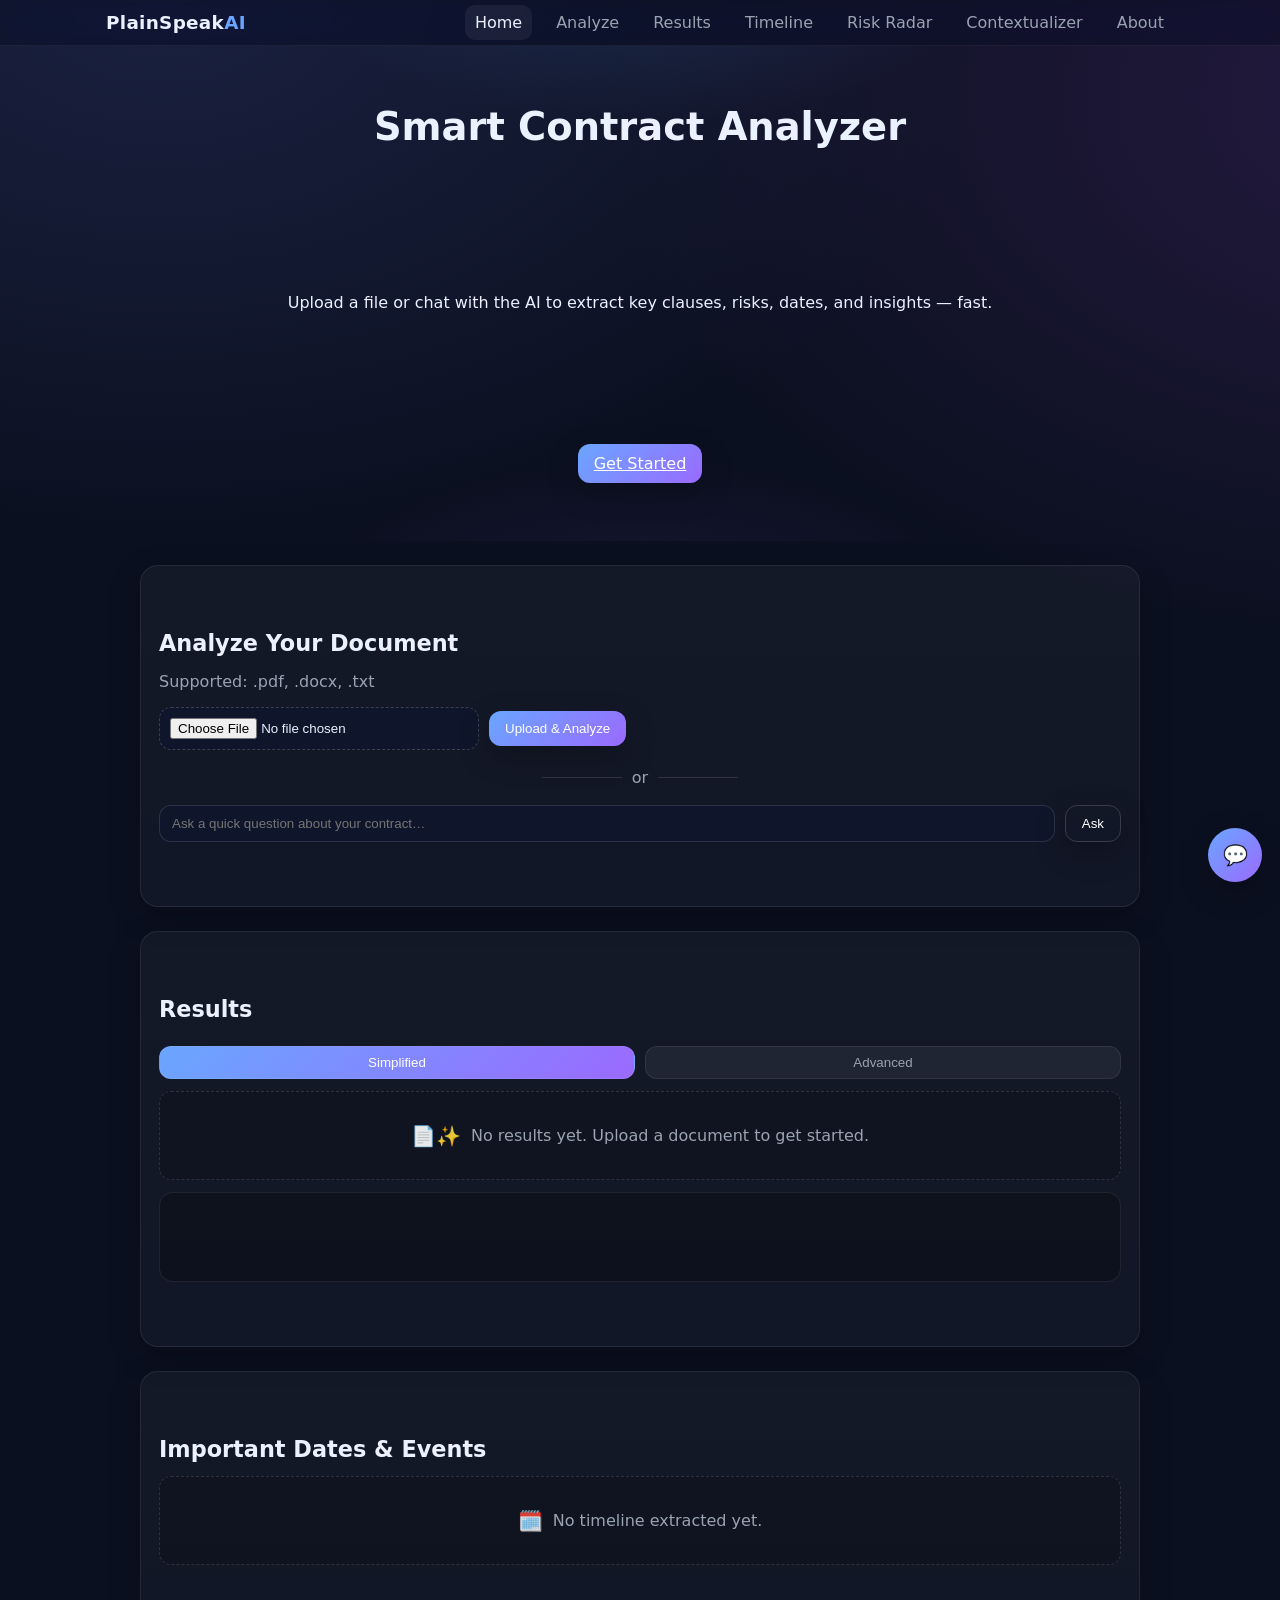
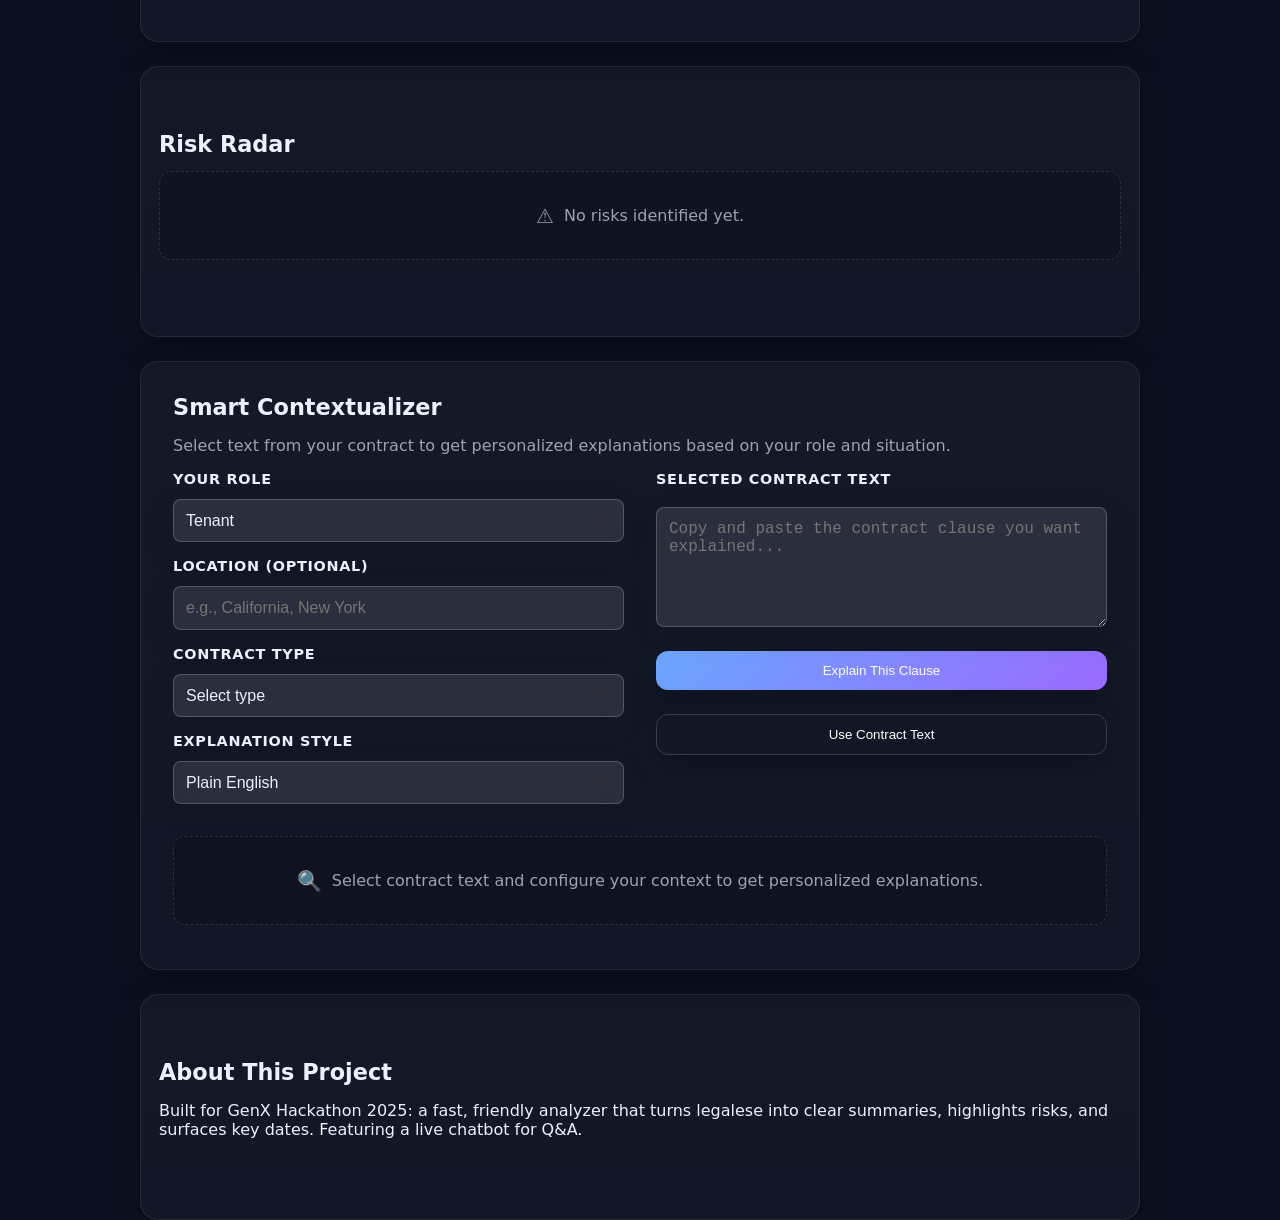
==== commit 635b24ee: "modified logo file" ====
--- a/frontend/index.html
+++ b/frontend/index.html
@@ -4,8 +4,8 @@
   <meta charset="UTF-8" />
   <meta name="viewport" content="width=device-width, initial-scale=1.0"/>
   <title>Plain Speak AI</title>
-  <link rel="icon" type="image/png" href="logo.png" sizes="32x32">
-  <link rel="shortcut icon" href="logo.png" type="image/png">
+  <link rel="icon" type="image/jpg" href="logo.jpg" sizes="32x32">
+  <link rel="shortcut icon" href="logo.jpg" type="image/jpg">
   <link rel="stylesheet" href="style.css"/>
 </head>
 <body>
--- a/frontend/style.css
+++ b/frontend/style.css
@@ -202,12 +202,14 @@
   grid-template-columns: 1fr 1fr;
   gap: 2rem;
   margin-bottom: 2rem;
+  align-items: start; /* Align items to top to prevent stretching */
 }
 
 .context-form {
   display: flex;
   flex-direction: column;
   gap: 1rem;
+  height: fit-content; /* Prevent stretching */
 }
 
 .form-row {
@@ -215,6 +217,8 @@
   flex-direction: column;
   gap: 0.5rem;
   position: relative;
+  width: 100%;
+  box-sizing: border-box;
 }
 
 .form-row label {
@@ -237,11 +241,17 @@
   transition: all 0.2s ease;
   cursor: pointer;
   box-shadow: 0 1px 3px rgba(0, 0, 0, 0.1);
+  width: 100%;
+  box-sizing: border-box;
+  max-width: 100%;
 }
 
 .form-row select {
-  background: var(--bg-primary);
-  background-image: url("data:image/svg+xml;charset=UTF-8,%3csvg xmlns='http://www.w3.org/2000/svg' viewBox='0 0 24 24' fill='none' stroke='%23666' stroke-width='2' stroke-linecap='round' stroke-linejoin='round'%3e%3cpolyline points='6,9 12,15 18,9'%3e%3c/polyline%3e%3c/svg%3e");
+  background: rgba(255, 255, 255, 0.1);
+  backdrop-filter: blur(10px);
+  -webkit-backdrop-filter: blur(10px);
+  border: 1px solid rgba(255, 255, 255, 0.2);
+  background-image: url("data:image/svg+xml;charset=UTF-8,%3csvg xmlns='http://www.w3.org/2000/svg' viewBox='0 0 24 24' fill='none' stroke='%23333' stroke-width='2' stroke-linecap='round' stroke-linejoin='round'%3e%3cpolyline points='6,9 12,15 18,9'%3e%3c/polyline%3e%3c/svg%3e");
   background-repeat: no-repeat;
   background-position: right 0.75rem center;
   background-size: 1rem;
@@ -249,73 +259,141 @@
   appearance: none;
   -webkit-appearance: none;
   -moz-appearance: none;
+  color: var(--text-primary);
+  font-weight: 500;
+  box-shadow: 0 8px 32px rgba(0, 0, 0, 0.1);
 }
 
 .form-row select:hover {
   border-color: var(--accent-color);
-  background-color: var(--bg-secondary);
-  box-shadow: 0 2px 8px rgba(0, 0, 0, 0.15);
-  transform: translateY(-1px);
+  background: rgba(255, 255, 255, 0.15);
+  backdrop-filter: blur(15px);
+  -webkit-backdrop-filter: blur(15px);
+  box-shadow: 0 8px 32px rgba(0, 0, 0, 0.2);
+  transform: translateY(-2px);
 }
 
 .form-row select:focus {
   outline: none;
   border-color: var(--accent-color);
-  box-shadow: 0 0 0 3px rgba(var(--accent-rgb), 0.1);
-  background-color: var(--bg-secondary);
+  background: rgba(255, 255, 255, 0.2);
+  backdrop-filter: blur(20px);
+  -webkit-backdrop-filter: blur(20px);
+  box-shadow: 0 0 0 3px rgba(var(--accent-rgb), 0.3), 0 8px 32px rgba(0, 0, 0, 0.2);
 }
 
 .form-row select option {
-  background: var(--bg-primary);
-  color: var(--text-primary);
+  background: rgba(255, 255, 255, 0.95);
+  backdrop-filter: blur(20px);
+  -webkit-backdrop-filter: blur(20px);
+  color: #1a1a1a;
   padding: 0.75rem;
   border: none;
   font-size: 1rem;
+  font-weight: 500;
+  text-shadow: none;
 }
 
 .form-row select option:hover {
   background: var(--accent-color);
   color: white;
+  font-weight: 600;
 }
 
 .form-row select option:checked {
   background: var(--accent-color);
   color: white;
+  font-weight: 600;
+}
+
+/* Enhanced glass effect for input fields too */
+.form-row input {
+  background: rgba(255, 255, 255, 0.1);
+  backdrop-filter: blur(10px);
+  -webkit-backdrop-filter: blur(10px);
+  border: 1px solid rgba(255, 255, 255, 0.2);
+  color: var(--text-primary);
+  font-weight: 500;
+  box-shadow: 0 8px 32px rgba(0, 0, 0, 0.1);
 }
 
 .form-row input:hover {
   border-color: var(--accent-color);
-  box-shadow: 0 2px 8px rgba(0, 0, 0, 0.1);
-  transform: translateY(-1px);
+  background: rgba(255, 255, 255, 0.15);
+  backdrop-filter: blur(15px);
+  -webkit-backdrop-filter: blur(15px);
+  box-shadow: 0 8px 32px rgba(0, 0, 0, 0.2);
+  transform: translateY(-2px);
 }
 
 .form-row input:focus {
   outline: none;
   border-color: var(--accent-color);
-  box-shadow: 0 0 0 3px rgba(var(--accent-rgb), 0.1);
-}
-
+  background: rgba(255, 255, 255, 0.2);
+  backdrop-filter: blur(20px);
+  -webkit-backdrop-filter: blur(20px);
+  box-shadow: 0 0 0 3px rgba(var(--accent-rgb), 0.3), 0 8px 32px rgba(0, 0, 0, 0.2);
+}
+
+/* Glass effect for textarea */
 .text-selection {
   display: flex;
   flex-direction: column;
   gap: 1rem;
+  height: fit-content; /* Prevent stretching */
+  min-height: 0; /* Allow shrinking */
+}
+
+.text-selection label {
+  font-weight: 600;
+  color: var(--text-primary);
+  margin-bottom: 0.25rem;
+  font-size: 0.9rem;
+  text-transform: uppercase;
+  letter-spacing: 0.05em;
 }
 
 .text-selection textarea {
+  background: rgba(255, 255, 255, 0.1);
+  backdrop-filter: blur(10px);
+  -webkit-backdrop-filter: blur(10px);
+  border: 1px solid rgba(255, 255, 255, 0.2);
+  color: var(--text-primary);
+  font-weight: 500;
+  box-shadow: 0 8px 32px rgba(0, 0, 0, 0.1);
   padding: 0.75rem;
-  border: 1px solid var(--border-color);
   border-radius: 0.5rem;
-  background: var(--bg-primary);
-  color: var(--text-primary);
   font-size: 1rem;
   resize: vertical;
   min-height: 120px;
+  max-height: 200px; /* Prevent excessive height */
+  width: 100%;
+  box-sizing: border-box;
 }
 
 .text-selection textarea:focus {
   outline: none;
   border-color: var(--accent-color);
-  box-shadow: 0 0 0 3px rgba(var(--accent-rgb), 0.1);
+  background: rgba(255, 255, 255, 0.2);
+  backdrop-filter: blur(20px);
+  -webkit-backdrop-filter: blur(20px);
+  box-shadow: 0 0 0 3px rgba(var(--accent-rgb), 0.3), 0 8px 32px rgba(0, 0, 0, 0.2);
+}
+
+/* Fix button container */
+.text-selection .btn {
+  width: 100%;
+  margin-top: 0.5rem;
+  padding: 0.75rem 1rem;
+  box-sizing: border-box;
+  white-space: nowrap;
+  overflow: hidden;
+  text-overflow: ellipsis;
+}
+
+/* Ensure buttons don't overlap */
+.text-selection button + button {
+  margin-top: 0.5rem;
 }
 
 .contextualizer-result {
@@ -372,6 +450,14 @@
   .contextualizer-controls {
     grid-template-columns: 1fr;
     gap: 1.5rem;
+  }
+  
+  .text-selection {
+    order: 2; /* Move text selection below form on mobile */
+  }
+  
+  .context-form {
+    order: 1;
   }
 }
 
@@ -389,4 +475,21 @@
     display:none; min-width:200px;
   }
   .nav-links.open{ display:flex }
+}
+
+/* Fix any potential overflow issues */
+.contextualizer-controls * {
+  box-sizing: border-box;
+}
+
+/* Ensure proper spacing for the entire section */
+#contextualizer {
+  padding: 2rem;
+  overflow: hidden; /* Prevent any content from overflowing */
+}
+
+#contextualizer .section {
+  width: 100%;
+  max-width: 100%;
+  box-sizing: border-box;
 }
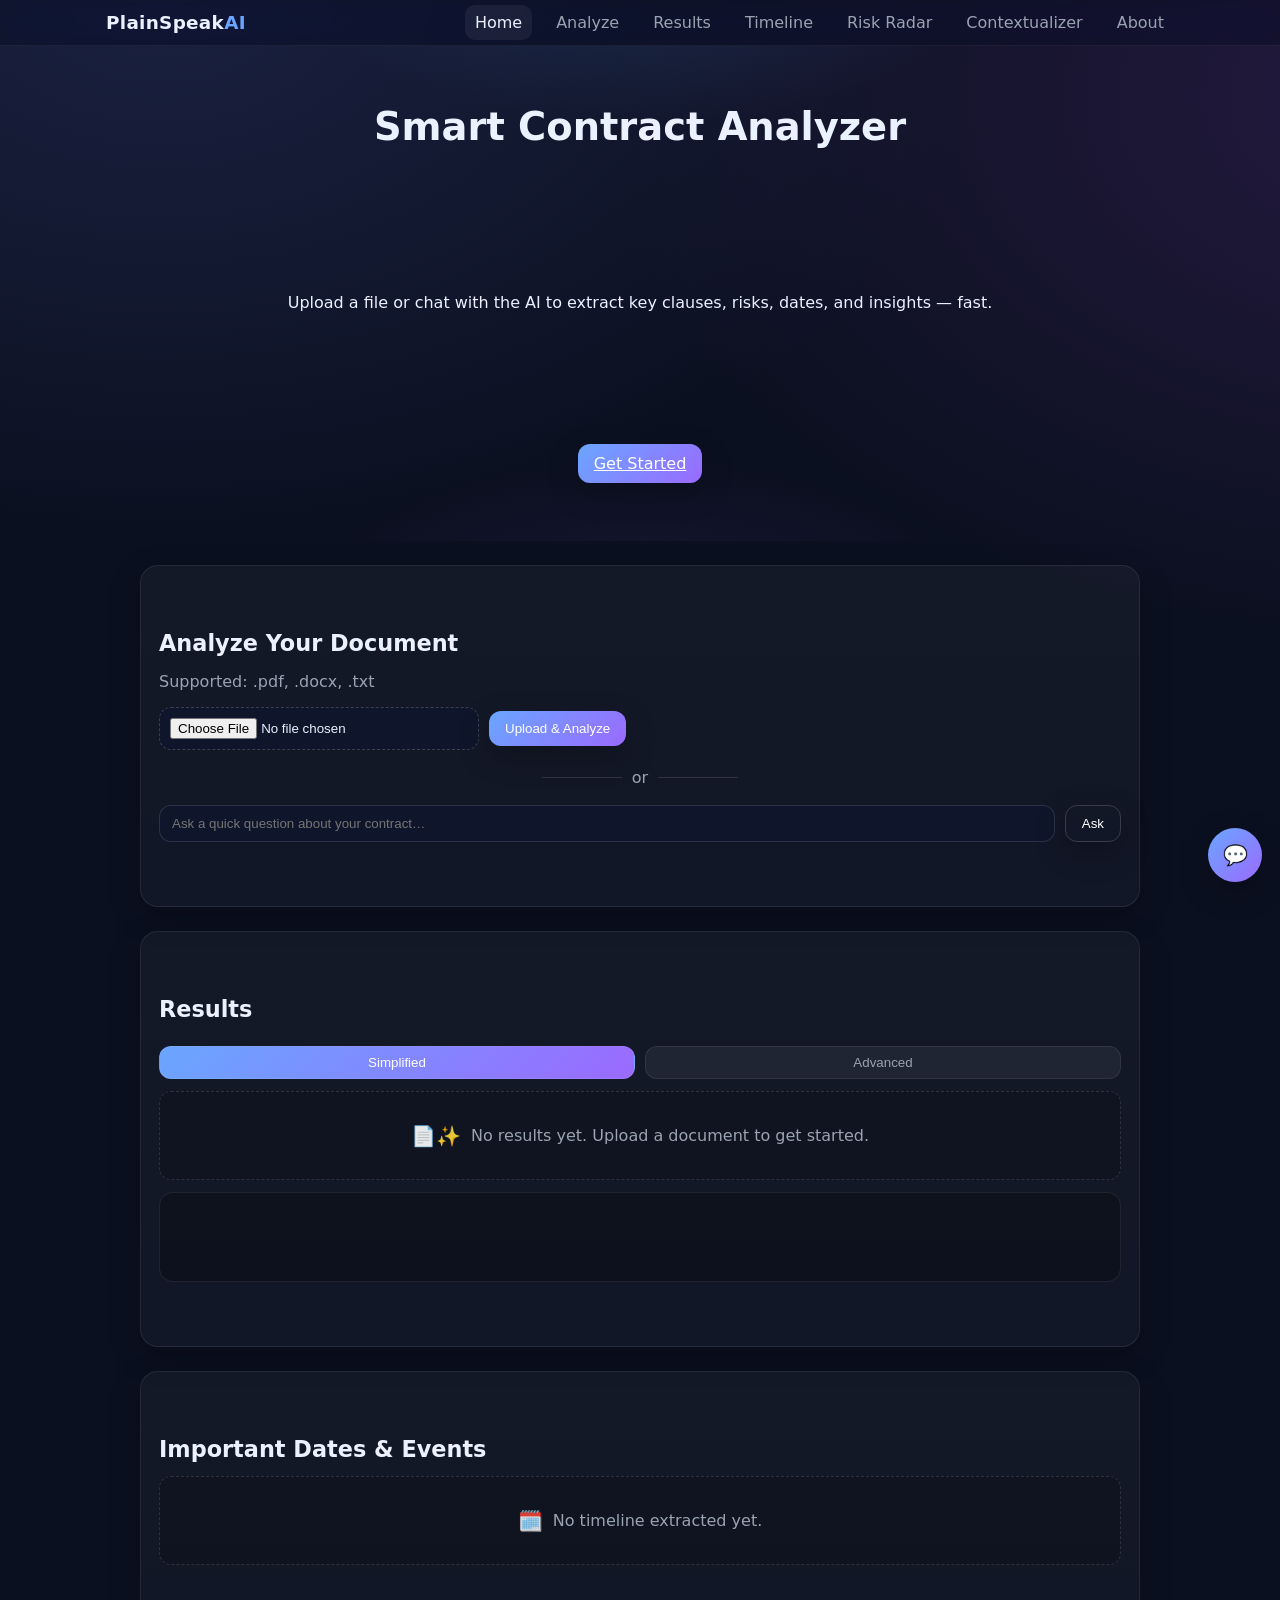
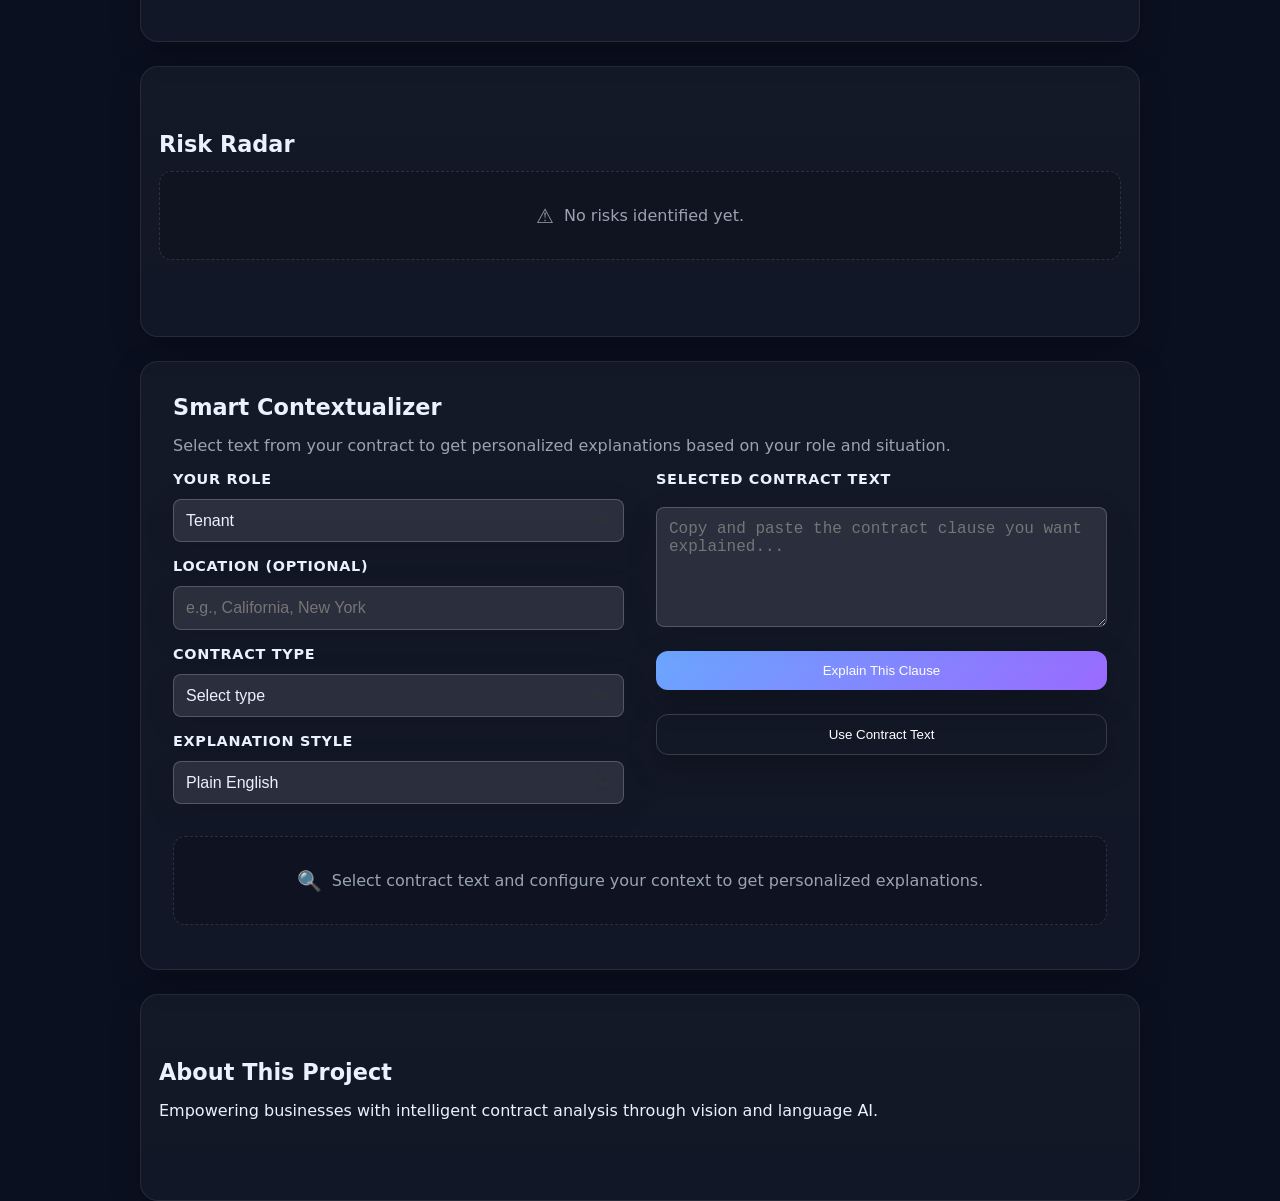
==== commit 4e985a7b: "Modified about section" ====
--- a/frontend/index.html
+++ b/frontend/index.html
@@ -175,8 +175,7 @@
     <section id="about" class="section card" aria-labelledby="about-title">
       <h2 id="about-title">About This Project</h2>
       <p>
-        Built for GenX Hackathon 2025: a fast, friendly analyzer that turns legalese into
-        clear summaries, highlights risks, and surfaces key dates. Featuring a live chatbot for Q&A.
+        Empowering businesses with intelligent contract analysis through vision and language AI.
       </p>
     </section>
   </main>
